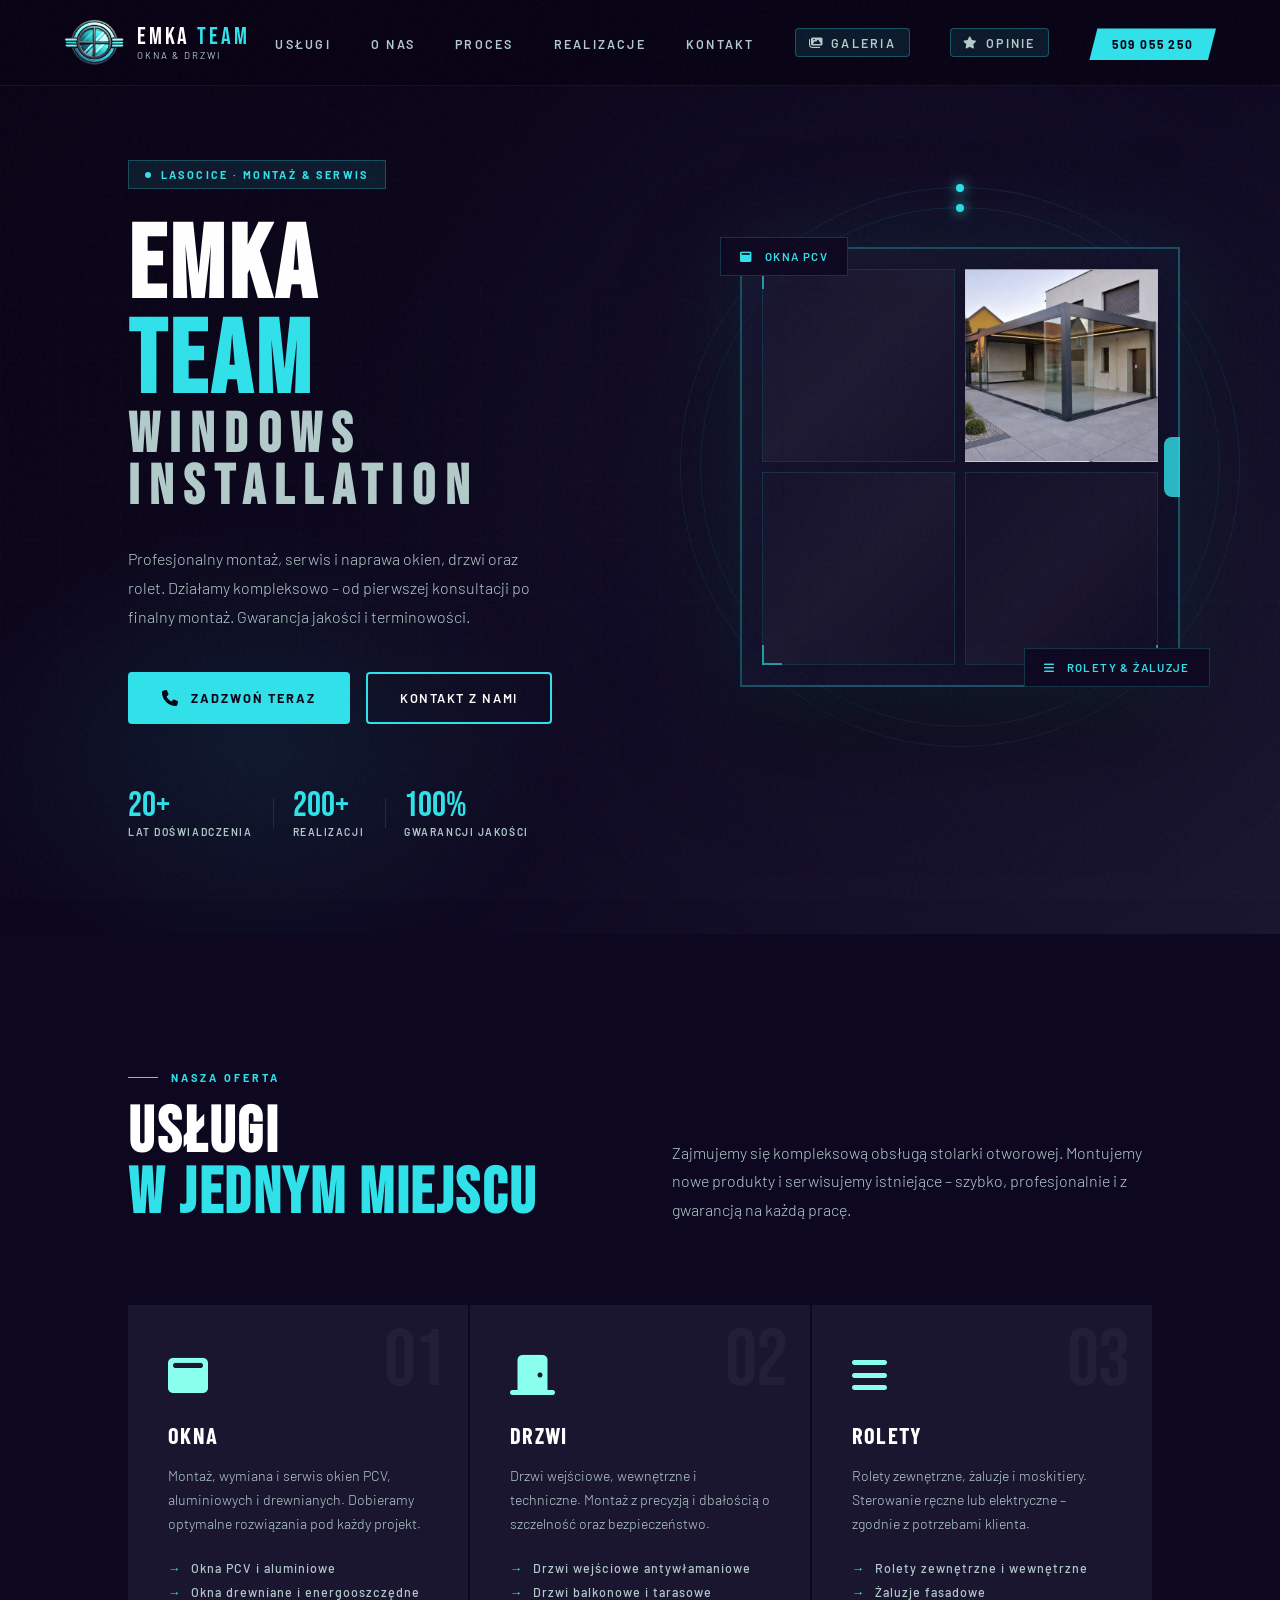
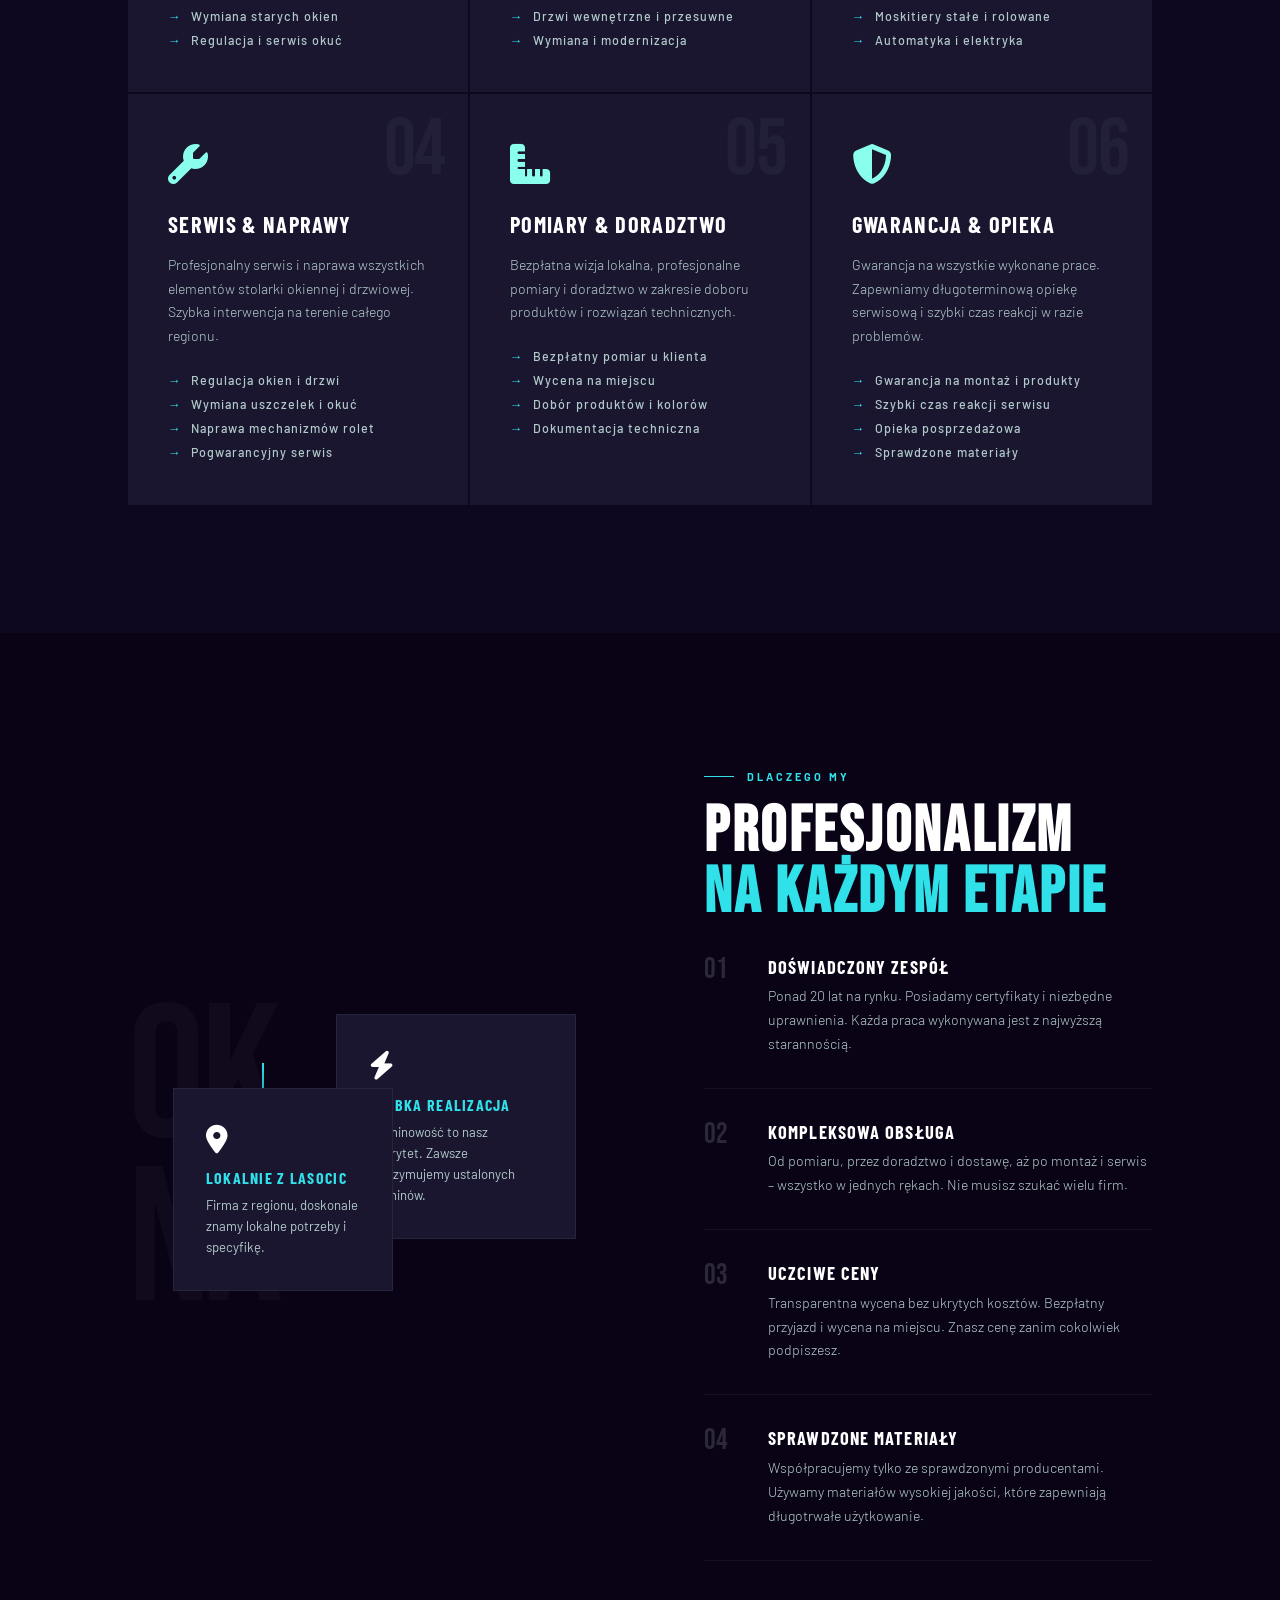
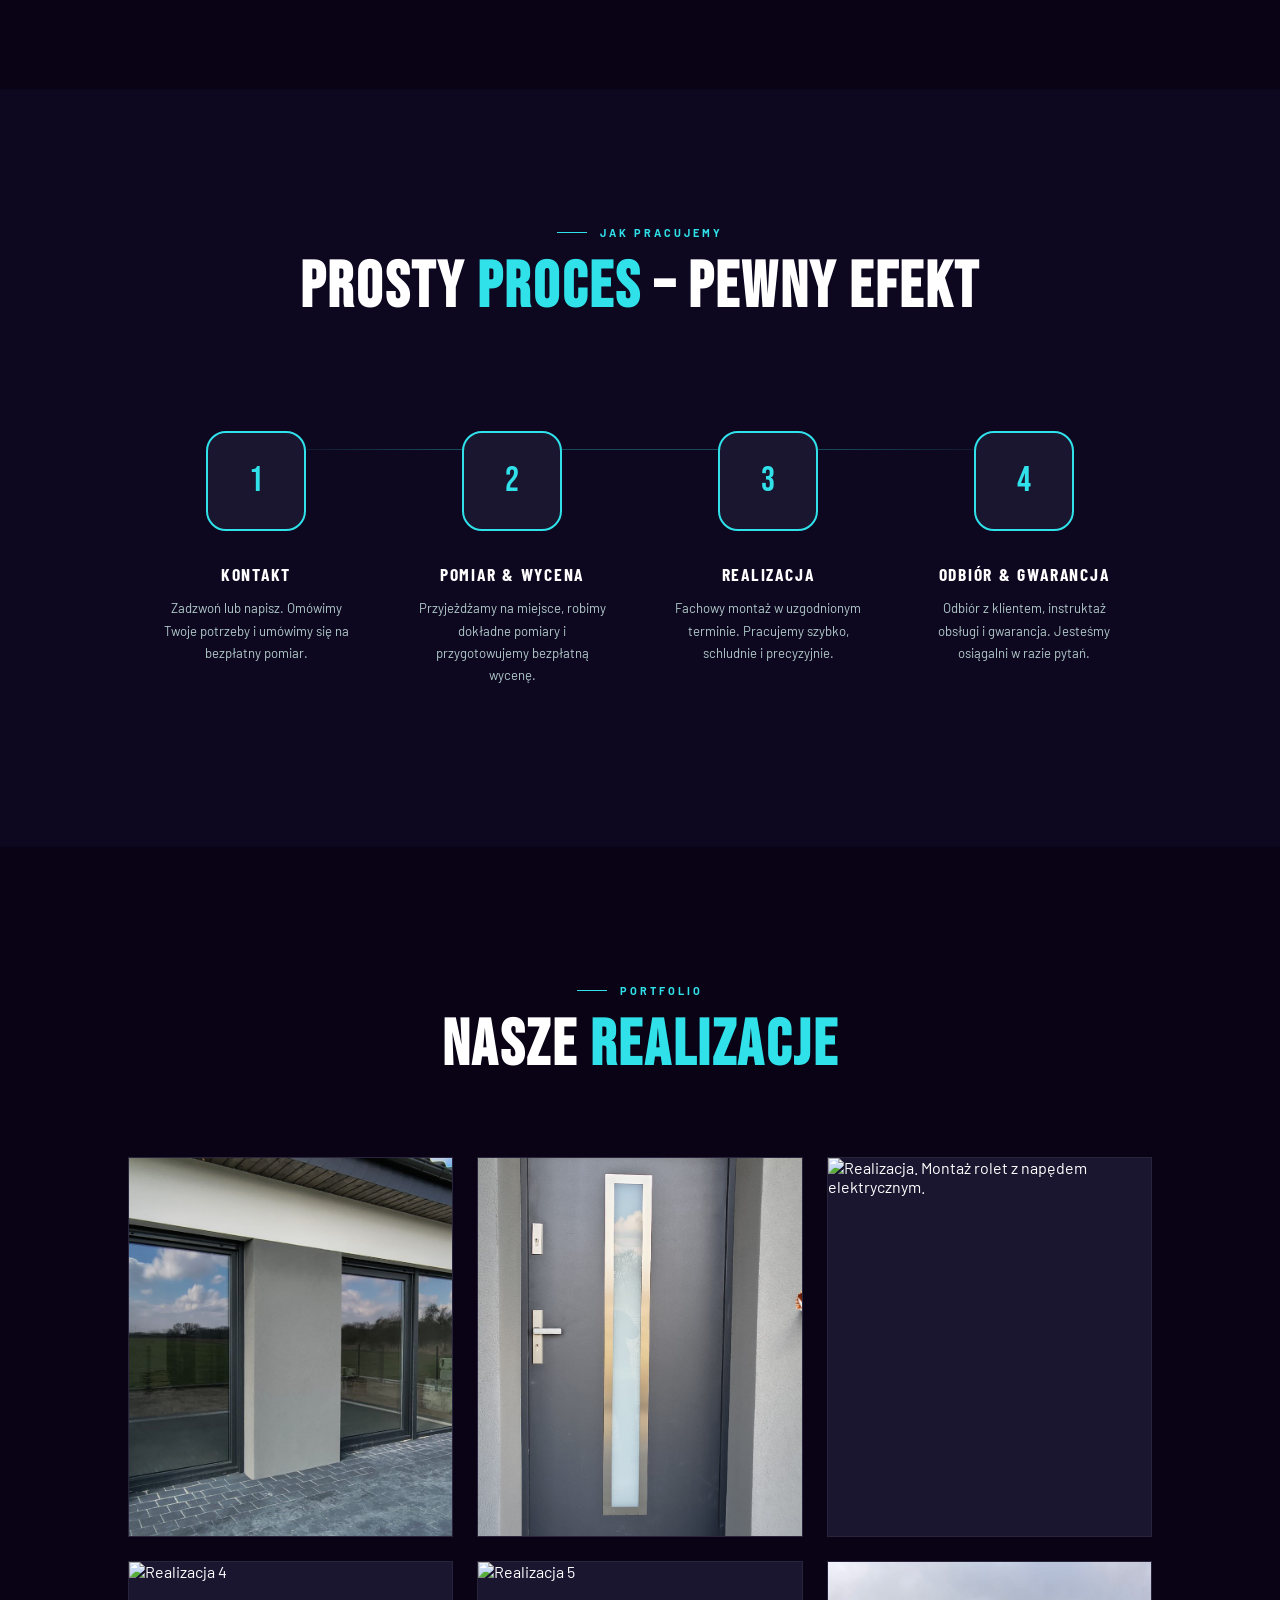
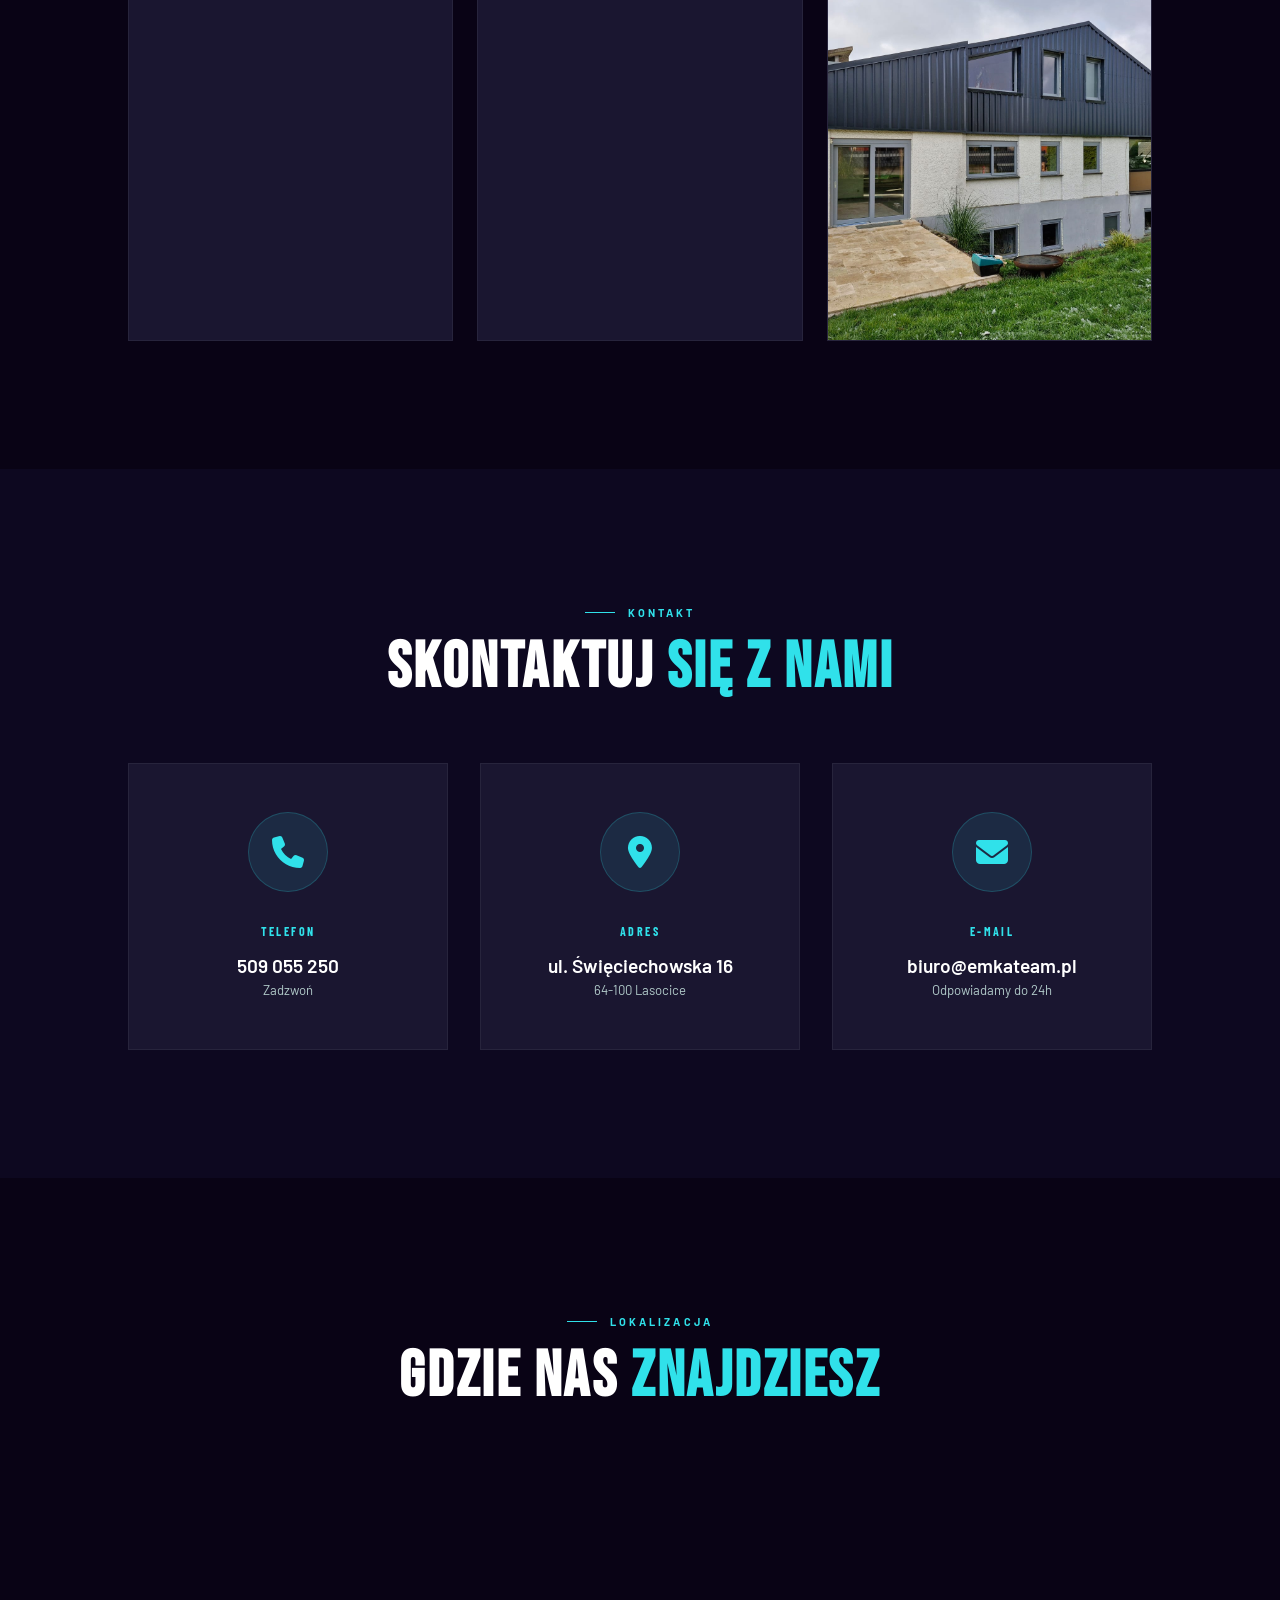
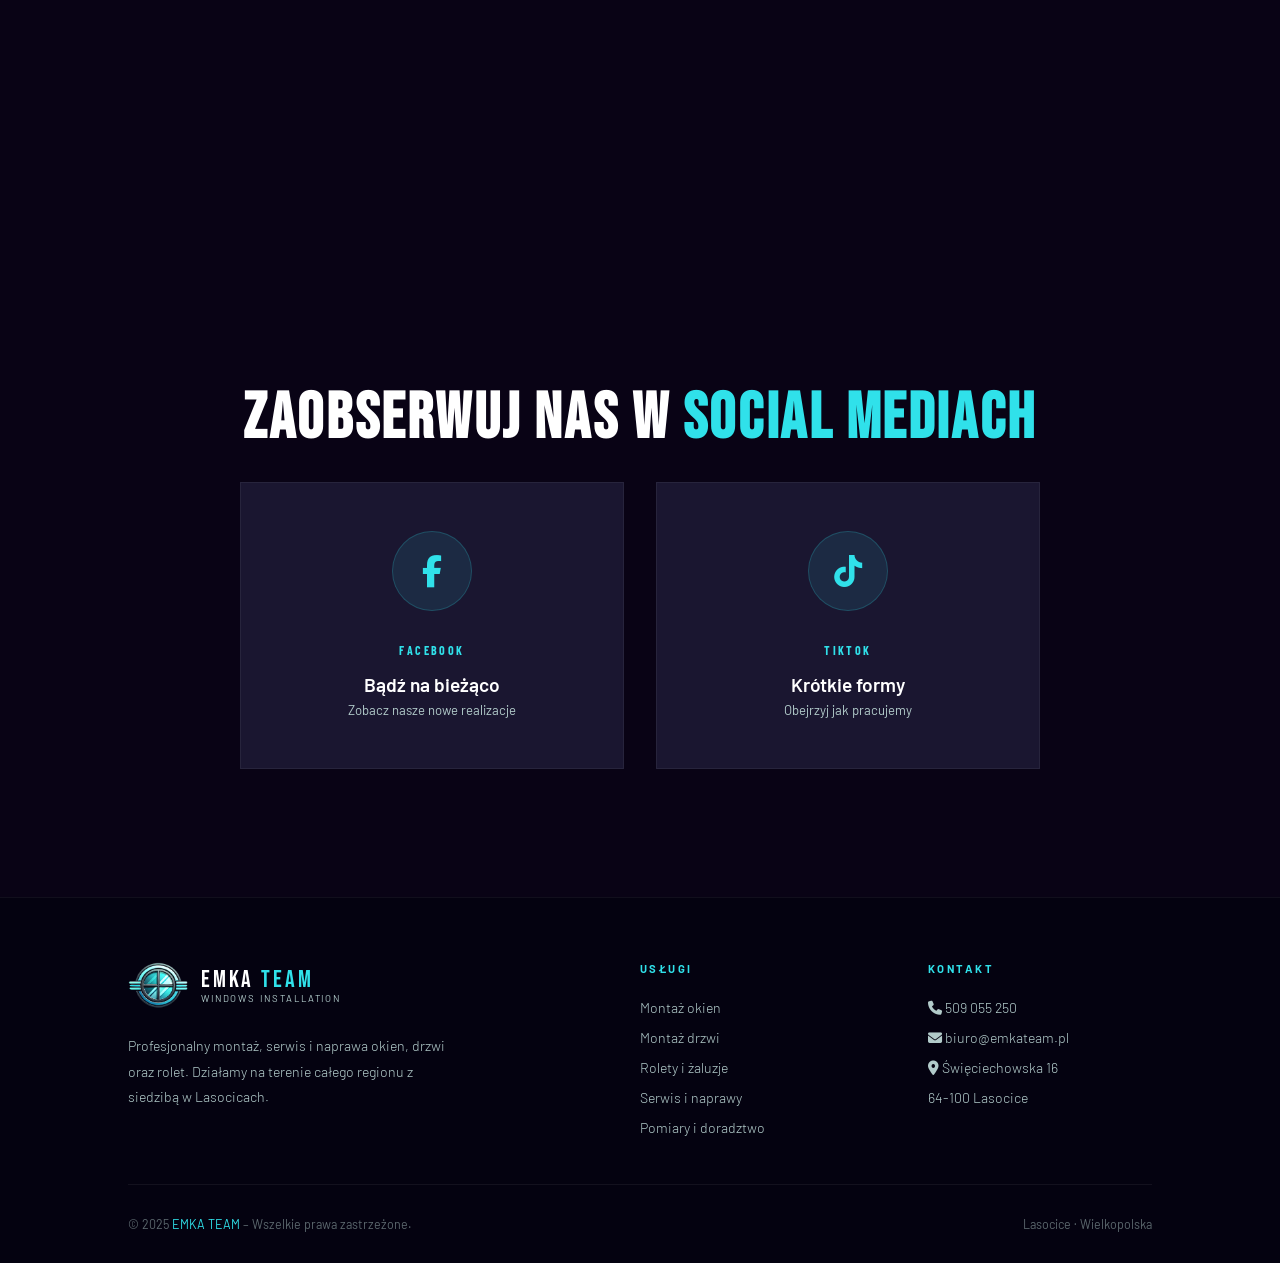
==== index.html @ 09adad62 "Update index.html" ====
<!DOCTYPE html>
<html lang="pl">
<head>
  <meta charset="UTF-8" />
  <link rel="icon" type="image/x-icon" href="logo.ico">
  <meta name="description" content="EMKA TEAM – Profesjonalna sprzedaż i montaż okien, drzwi, rolet i bram. Oferujemy najlepsze produkty z fachową instalacją. Sprawdź naszą ofertę!">
  <meta name="viewport" content="width=device-width, initial-scale=1.0"/>
  <title>EMKA TEAM – Sprzedaż i Montaż Okien, Drzwi, Bram i Rolet | Lasocice</title>
  <link rel="preconnect" href="https://fonts.googleapis.com" />
  <link rel="preconnect" href="https://fonts.gstatic.com" crossorigin />
  <link href="https://fonts.googleapis.com/css2?family=Bebas+Neue&family=Barlow:wght@300;400;500;600;700&family=Barlow+Condensed:wght@400;600;700;800&display=swap" rel="stylesheet" />
  <link rel="stylesheet" href="https://cdnjs.cloudflare.com/ajax/libs/font-awesome/6.5.1/css/all.min.css" />
  <link rel="stylesheet" href="style.css" />
  <style>
    .contact-card:hover .contact-icon i {
      color: var(--navy) !important;
    }
  </style>
</head>
<body>

<!-- Back To Top -->
<a href="#top" class="back-top" id="backTop">↑</a>

<!-- Phone Float -->
<a href="tel:509055250" class="phone-float" id="phoneFloat">
  <span class="pf-icon"><i class="fas fa-phone"></i></span>
  <span class="pf-text">
    <span class="pf-label">Zadzwoń</span>
    <span class="pf-num">509 055 250</span>
  </span>
</a>

<!-- NAV -->
<nav id="navbar">
  <a href="#top" class="nav-logo">
    <div class="nav-logo-icon">
      <img src="ema.png" alt="Emka Team Logo" class="logo-img">
    </div>
    <div>
      <div class="nav-logo-text">EMKA <span>TEAM</span></div>
      <div class="nav-logo-sub">Okna & Drzwi</div>
    </div>
  </a>
  <ul class="nav-links">
    <li class="desktop-only"><a href="#uslugi">Usługi</a></li>
    <li class="desktop-only"><a href="#dlaczego">O Nas</a></li>
    <li class="desktop-only"><a href="#proces">Proces</a></li>
    <li class="desktop-only"><a href="#realizacje">Realizacje</a></li>
    <li class="desktop-only"><a href="#kontakt">Kontakt</a></li>
    <li><a href="galeria.html" class="nav-subpage"><i class="fas fa-images"></i> Galeria</a></li>
    <li><a href="opinie.html" class="nav-subpage"><i class="fas fa-star"></i> Opinie</a></li>
    <li class="desktop-only"><a href="tel:509055250" class="nav-cta">509 055 250</a></li>
  </ul>
</nav>

<!-- HERO -->
<section class="hero" id="top">
  <div class="hero-bg"></div>
  <div class="hero-grid"></div>

  <div class="hero-left">
    <div class="hero-badge">Lasocice · Montaż & Serwis</div>
    <h1 class="hero-h1">
      <span class="line1">EMKA</span>
      <span class="line2">TEAM</span>
      <span class="line3">Windows Installation</span>
    </h1>
    <p class="hero-desc">
      Profesjonalny montaż, serwis i naprawa okien, drzwi oraz rolet.
      Działamy kompleksowo – od pierwszej konsultacji po finalny montaż.
      Gwarancja jakości i terminowości.
    </p>
    <div class="hero-actions">
      <a href="tel:509055250" class="btn-primary">
        <i class="fas fa-phone"></i>
        Zadzwoń teraz
      </a>
      <a href="#kontakt" class="btn-secondary">
        Kontakt z nami
      </a>
    </div>
    <div class="hero-stats">
      <div class="stat">
        <div class="stat-num">20+</div>
        <div class="stat-label">Lat doświadczenia</div>
      </div>
      <div class="stat">
        <div class="stat-num">200+</div>
        <div class="stat-label">Realizacji</div>
      </div>
      <div class="stat">
        <div class="stat-num">100%</div>
        <div class="stat-label">Gwarancji jakości</div>
      </div>
    </div>
  </div>

  <div class="hero-right">
    <div class="hero-visual">
      <div class="hero-ring hero-ring-1"></div>
      <div class="hero-ring hero-ring-2"></div>

      <div class="window-graphic">
        <div class="window-corner wc-tl"></div>
        <div class="window-corner wc-tr"></div>
        <div class="window-corner wc-bl"></div>
        <div class="window-corner wc-br"></div>
        <div class="window-inner">
          <div class="window-pane" data-img="zdjecie1-large.jpg"></div>
          <div class="window-pane" data-img="zdjecie2-large.jpg"></div>
          <div class="window-pane" data-img="zdjecie3-large.jpg"></div>
          <div class="window-pane" data-img="zdjecie4-large.jpg"></div>
        </div>
        <div class="window-handle"></div>
      </div>

      <div class="float-tag float-tag-1"><i class="fas fa-window-maximize"></i> Okna PCV</div>
      <div class="float-tag float-tag-2"><i class="fas fa-bars"></i> Rolety & Żaluzje</div>
    </div>
  </div>
</section>

<!-- SERVICES -->
<section class="services" id="uslugi">
  <div class="services-header reveal">
    <div>
      <div class="section-label">Nasza Oferta</div>
      <h2 class="section-title">Usługi<br><span>w jednym miejscu</span></h2>
    </div>
    <p class="services-desc">
      Zajmujemy się kompleksową obsługą stolarki otworowej.
      Montujemy nowe produkty i serwisujemy istniejące –
      szybko, profesjonalnie i z gwarancją na każdą pracę.
    </p>
  </div>

  <div class="services-grid">
    <div class="service-card reveal">
      <div class="service-num">01</div>
      <span class="service-icon"><i class="fas fa-window-maximize"></i></span>
      <div class="service-name">Okna</div>
      <p class="service-text">Montaż, wymiana i serwis okien PCV, aluminiowych i drewnianych. Dobieramy optymalne rozwiązania pod każdy projekt.</p>
      <ul class="service-features">
        <li>Okna PCV i aluminiowe</li>
        <li>Okna drewniane i energooszczędne</li>
        <li>Wymiana starych okien</li>
        <li>Regulacja i serwis okuć</li>
      </ul>
    </div>

    <div class="service-card reveal" style="transition-delay:0.1s">
      <div class="service-num">02</div>
      <span class="service-icon"><i class="fas fa-door-closed"></i></span>
      <div class="service-name">Drzwi</div>
      <p class="service-text">Drzwi wejściowe, wewnętrzne i techniczne. Montaż z precyzją i dbałością o szczelność oraz bezpieczeństwo.</p>
      <ul class="service-features">
        <li>Drzwi wejściowe antywłamaniowe</li>
        <li>Drzwi balkonowe i tarasowe</li>
        <li>Drzwi wewnętrzne i przesuwne</li>
        <li>Wymiana i modernizacja</li>
      </ul>
    </div>

    <div class="service-card reveal" style="transition-delay:0.2s">
      <div class="service-num">03</div>
      <span class="service-icon"><i class="fas fa-bars"></i></span>
      <div class="service-name">Rolety</div>
      <p class="service-text">Rolety zewnętrzne, żaluzje i moskitiery. Sterowanie ręczne lub elektryczne – zgodnie z potrzebami klienta.</p>
      <ul class="service-features">
        <li>Rolety zewnętrzne i wewnętrzne</li>
        <li>Żaluzje fasadowe</li>
        <li>Moskitiery stałe i rolowane</li>
        <li>Automatyka i elektryka</li>
      </ul>
    </div>

    <div class="service-card reveal" style="transition-delay:0.3s">
      <div class="service-num">04</div>
      <span class="service-icon"><i class="fas fa-wrench"></i></span>
      <div class="service-name">Serwis & Naprawy</div>
      <p class="service-text">Profesjonalny serwis i naprawa wszystkich elementów stolarki okiennej i drzwiowej. Szybka interwencja na terenie całego regionu.</p>
      <ul class="service-features">
        <li>Regulacja okien i drzwi</li>
        <li>Wymiana uszczelek i okuć</li>
        <li>Naprawa mechanizmów rolet</li>
        <li>Pogwarancyjny serwis</li>
      </ul>
    </div>

    <div class="service-card reveal" style="transition-delay:0.4s">
      <div class="service-num">05</div>
      <span class="service-icon"><i class="fas fa-ruler-combined"></i></span>
      <div class="service-name">Pomiary & Doradztwo</div>
      <p class="service-text">Bezpłatna wizja lokalna, profesjonalne pomiary i doradztwo w zakresie doboru produktów i rozwiązań technicznych.</p>
      <ul class="service-features">
        <li>Bezpłatny pomiar u klienta</li>
        <li>Wycena na miejscu</li>
        <li>Dobór produktów i kolorów</li>
        <li>Dokumentacja techniczna</li>
      </ul>
    </div>

    <div class="service-card reveal" style="transition-delay:0.5s">
      <div class="service-num">06</div>
      <span class="service-icon"><i class="fas fa-shield-alt"></i></span>
      <div class="service-name">Gwarancja & Opieka</div>
      <p class="service-text">Gwarancja na wszystkie wykonane prace. Zapewniamy długoterminową opiekę serwisową i szybki czas reakcji w razie problemów.</p>
      <ul class="service-features">
        <li>Gwarancja na montaż i produkty</li>
        <li>Szybki czas reakcji serwisu</li>
        <li>Opieka posprzedażowa</li>
        <li>Sprawdzone materiały</li>
      </ul>
    </div>
  </div>
</section>

<!-- WHY US -->
<section class="whyus" id="dlaczego">
  <div class="whyus-visual">
    <div class="whyus-big-text">OK<br>NA</div>
    <div class="whyus-line"></div>
    <div class="whyus-card whyus-card-1">
      <div class="whyus-card-icon"><i class="fas fa-bolt"></i></div>
      <div class="whyus-card-title">Szybka realizacja</div>
      <div class="whyus-card-text">Terminowość to nasz priorytet. Zawsze dotrzymujemy ustalonych terminów.</div>
    </div>
    <div class="whyus-card whyus-card-2">
      <div class="whyus-card-icon"><i class="fas fa-map-marker-alt"></i></div>
      <div class="whyus-card-title">Lokalnie z Lasocic</div>
      <div class="whyus-card-text">Firma z regionu, doskonale znamy lokalne potrzeby i specyfikę.</div>
    </div>
  </div>

  <div>
    <div class="section-label reveal">Dlaczego My</div>
    <h2 class="section-title reveal">Profesjonalizm<br><span>na każdym etapie</span></h2>
    <div class="reasons">
      <div class="reason reveal">
        <div class="reason-num">01</div>
        <div class="reason-content">
          <div class="reason-title">Doświadczony zespół</div>
          <p class="reason-text">Ponad 20 lat na rynku. Posiadamy certyfikaty i niezbędne uprawnienia. Każda praca wykonywana jest z najwyższą starannością.</p>
        </div>
      </div>
      <div class="reason reveal">
        <div class="reason-num">02</div>
        <div class="reason-content">
          <div class="reason-title">Kompleksowa obsługa</div>
          <p class="reason-text">Od pomiaru, przez doradztwo i dostawę, aż po montaż i serwis – wszystko w jednych rękach. Nie musisz szukać wielu firm.</p>
        </div>
      </div>
      <div class="reason reveal">
        <div class="reason-num">03</div>
        <div class="reason-content">
          <div class="reason-title">Uczciwe ceny</div>
          <p class="reason-text">Transparentna wycena bez ukrytych kosztów. Bezpłatny przyjazd i wycena na miejscu. Znasz cenę zanim cokolwiek podpiszesz.</p>
        </div>
      </div>
      <div class="reason reveal">
        <div class="reason-num">04</div>
        <div class="reason-content">
          <div class="reason-title">Sprawdzone materiały</div>
          <p class="reason-text">Współpracujemy tylko ze sprawdzonymi producentami. Używamy materiałów wysokiej jakości, które zapewniają długotrwałe użytkowanie.</p>
        </div>
      </div>
    </div>
  </div>
</section>

<!-- PROCES -->
<section class="process" id="proces">
  <div class="process-header reveal">
    <div class="section-label">Jak pracujemy</div>
    <h2 class="section-title">Prosty <span>proces</span> – pewny efekt</h2>
  </div>
  <div class="process-grid">
    <div class="process-step reveal">
      <div class="process-step-num"><span>1</span></div>
      <div class="process-step-title">Kontakt</div>
      <p class="process-step-text">Zadzwoń lub napisz. Omówimy Twoje potrzeby i umówimy się na bezpłatny pomiar.</p>
    </div>
    <div class="process-step reveal" style="transition-delay:0.1s">
      <div class="process-step-num"><span>2</span></div>
      <div class="process-step-title">Pomiar & Wycena</div>
      <p class="process-step-text">Przyjeżdżamy na miejsce, robimy dokładne pomiary i przygotowujemy bezpłatną wycenę.</p>
    </div>
    <div class="process-step reveal" style="transition-delay:0.2s">
      <div class="process-step-num"><span>3</span></div>
      <div class="process-step-title">Realizacja</div>
      <p class="process-step-text">Fachowy montaż w uzgodnionym terminie. Pracujemy szybko, schludnie i precyzyjnie.</p>
    </div>
    <div class="process-step reveal" style="transition-delay:0.3s">
      <div class="process-step-num"><span>4</span></div>
      <div class="process-step-title">Odbiór & Gwarancja</div>
      <p class="process-step-text">Odbiór z klientem, instruktaż obsługi i gwarancja. Jesteśmy osiągalni w razie pytań.</p>
    </div>
  </div>
</section>

<!-- REALIZACJE -->
<section class="realizacje" id="realizacje">
  <div class="realizacje-header reveal">
    <div class="section-label">Portfolio</div>
    <h2 class="section-title">Nasze <span>realizacje</span></h2>
  </div>
  <div class="realizacje-grid">
    <div class="realizacja-card reveal" data-img="realizacja1-large.jpg">
      <img src="realizacja1.jpg" alt="Realizacja. Montaż okien PCV dla domu jednorodzinnego." class="realizacja-img">
      <div class="realizacja-overlay">
        <div class="realizacja-title">Montaż okien PCV</div>
        <div class="realizacja-desc">Dom jednorodzinny – kompleksowa wymiana wszystkich okien</div>
      </div>
    </div>
    
    <div class="realizacja-card reveal" style="transition-delay:0.1s" data-img="realizacja2-large.jpg">
      <img src="realizacja2.jpg" alt="Realizacja. Montaż Drzwi wejściowych w domu jednorodzinnym." class="realizacja-img">
      <div class="realizacja-overlay">
        <div class="realizacja-title">Drzwi wejściowe</div>
        <div class="realizacja-desc">Montaż drzwi antywłamaniowych z systemem multipoint</div>
      </div>
    </div>
    
    <div class="realizacja-card reveal" style="transition-delay:0.2s" data-img="realizacja3-large.jpg">
      <img src="realizacja3.jpg" alt="Realizacja. Montaż rolet z napędem elektrycznym." class="realizacja-img">
      <div class="realizacja-overlay">
        <div class="realizacja-title">Rolety zewnętrzne</div>
        <div class="realizacja-desc">Instalacja rolet z napędem elektrycznym i sterowaniem</div>
      </div>
    </div>
    
    <div class="realizacja-card reveal" style="transition-delay:0.3s" data-img="realizacja4-large.jpg">
      <img src="realizacja4.jpg" alt="Realizacja 4" class="realizacja-img">
      <div class="realizacja-overlay">
        <div class="realizacja-title">Okna aluminiowe</div>
        <div class="realizacja-desc">Renowacja i wymiana zabytkowych okien drewnianych</div>
      </div>
    </div>
    
    <div class="realizacja-card reveal" style="transition-delay:0.4s" data-img="realizacja5-large.jpg">
      <img src="realizacja5.jpg" alt="Realizacja 5" class="realizacja-img">
      <div class="realizacja-overlay">
        <div class="realizacja-title">Drzwi balkonowe</div>
        <div class="realizacja-desc">Drzwi tarasowe HST z podnoszonym skrzydłem</div>
      </div>
    </div>
    
    <div class="realizacja-card reveal" style="transition-delay:0.5s" data-img="realizacja6-large.jpg">
      <img src="realizacja6.jpg" alt="Realizacja 6" class="realizacja-img">
      <div class="realizacja-overlay">
        <div class="realizacja-title">Kompleksowy projekt</div>
        <div class="realizacja-desc">Okna, drzwi i rolety – pełna modernizacja budynku</div>
      </div>
    </div>
  </div>
</section>

<!-- CONTACT -->
<section class="contact" id="kontakt">
  <div class="contact-header reveal">
    <div class="section-label">Kontakt</div>
    <h2 class="section-title">Skontaktuj <span>się z nami</span></h2>
  </div>
  
  <div class="contact-grid">
    <a href="tel:509055250" class="contact-card reveal" style="text-decoration: none; display: block;">
      <div class="contact-icon"><i class="fas fa-phone"></i></div>
      <div class="contact-title">Telefon</div>
      <div class="contact-value" style="color: var(--white);">509 055 250</div>
      <div class="contact-sub">Zadzwoń</div>
    </a>
    
    <a href="https://www.google.com/maps/search/?api=1&query=EMKA+TEAM+Święciechowska+16+Lasocice" target="_blank" class="contact-card reveal" style="text-decoration: none; display: block; transition-delay:0.1s">
  <div class="contact-icon"><i class="fas fa-map-marker-alt"></i></div>
  <div class="contact-title">Adres</div>
  <div class="contact-value" style="color: var(--white);">ul. Święciechowska 16</div>
  <div class="contact-sub">64-100 Lasocice</div>
</a>
    
    <a href="mailto:biuro@emkateam.pl" class="contact-card reveal" style="text-decoration: none; display: block; transition-delay:0.2s">
      <div class="contact-icon"><i class="fas fa-envelope"></i></div>
      <div class="contact-title">E-mail</div>
      <div class="contact-value" style="color: var(--white);">biuro@emkateam.pl</div>
      <div class="contact-sub">Odpowiadamy do 24h</div>
    </a>
  </div>
</section>

<div class="map-section">
  <div class="map-header reveal">
    <div class="section-label">Lokalizacja</div>
    <h2 class="section-title">Gdzie nas <span>znajdziesz</span></h2>
  </div>
  <iframe 
    src="https://www.google.com/maps/embed?pb=!1m18!1m12!1m3!1d2465.890290111362!2d16.48352377638714!3d51.82643457188763!2m3!1f0!2f0!3f0!3m2!1i1024!2i768!4f13.1!3m3!1m2!1s0x470597128ceaf645%3A0x67001c6bcf80b9a7!2sEMKA%20TEAM%20WINDOWS%20INSTALLATION!5e0!3m2!1spl!2spl!4v1774806677164!5m2!1spl!2spl0" 
    class="map-embed reveal" 
    style="border:0; width:100%; height:450px;" 
    allowfullscreen="" 
    loading="lazy" 
    referrerpolicy="no-referrer-when-downgrade">
  </iframe>
  <div class="social-section" style="margin-top: 4rem; padding: 0 1rem;">
  <div class="map-header reveal" style="margin-bottom: 2rem; text-align: center;">
    <h2 class="section-title">Zaobserwuj nas w <span>social mediach</span></h2>
  </div>
    
    <div class="contact-grid social-grid">
      <a href="https://www.facebook.com/profile.php?id=61574498845673" target="_blank" class="contact-card reveal" style="text-decoration: none; display: block;">
        <div class="contact-icon"><i class="fab fa-facebook-f"></i></div>
        <div class="contact-title">Facebook</div>
        <div class="contact-value" style="color: var(--white);">Bądź na bieżąco</div>
        <div class="contact-sub">Zobacz nasze nowe realizacje</div>
      </a>
      
      <a href="https://www.tiktok.com/@emkateam" target="_blank" class="contact-card reveal" style="text-decoration: none; display: block; transition-delay:0.1s">
        <div class="contact-icon"><i class="fab fa-tiktok"></i></div>
        <div class="contact-title">TikTok</div>
        <div class="contact-value" style="color: var(--white);">Krótkie formy</div>
        <div class="contact-sub">Obejrzyj jak pracujemy</div>
      </a>
    </div>
  </div>
</div>

<!-- FOOTER -->
<footer>
  <div class="footer-top">
    <div class="footer-brand">
      <a href="#top" class="footer-logo">
        <div class="nav-logo-icon">
          <img src="ema.png" alt="Emka Team Logo" class="logo-img">
        </div>
        <div>
          <div class="nav-logo-text">EMKA <span>TEAM</span></div>
          <div class="nav-logo-sub">Windows Installation</div>
        </div>
      </a>
      <p class="footer-desc">Profesjonalny montaż, serwis i naprawa okien, drzwi oraz rolet. Działamy na terenie całego regionu z siedzibą w Lasocicach.</p>
    </div>
    <div>
      <div class="footer-col-title">Usługi</div>
      <ul class="footer-links">
        <li><a href="#uslugi">Montaż okien</a></li>
        <li><a href="#uslugi">Montaż drzwi</a></li>
        <li><a href="#uslugi">Rolety i żaluzje</a></li>
        <li><a href="#uslugi">Serwis i naprawy</a></li>
        <li><a href="#uslugi">Pomiary i doradztwo</a></li>
      </ul>
    </div>
    <div>
      <div class="footer-col-title">Kontakt</div>
      <ul class="footer-links">
        <li><a href="tel:509055250"><i class="fas fa-phone"></i> 509 055 250</a></li>
        <li><a href="mailto:biuro@emkateam.pl"><i class="fas fa-envelope"></i> biuro@emkateam.pl</a></li>
        <li><a href="#kontakt"><i class="fas fa-map-marker-alt"></i> Święciechowska 16</a></li>
        <li><a href="#kontakt">64-100 Lasocice</a></li>
      </ul>
    </div>
  </div>
  <div class="footer-bottom">
    <div class="footer-copy">© 2025 <span class="footer-accent">EMKA TEAM</span> – Wszelkie prawa zastrzeżone.</div>
    <div class="footer-copy">Lasocice · Wielkopolska</div>
  </div>
</footer>

<!-- LIGHTBOX MODAL -->
<div class="lightbox" id="lightbox">
  <button class="lightbox-close" id="lightboxClose">&times;</button>
  <button class="lightbox-prev" id="lightboxPrev"><i class="fas fa-chevron-left"></i></button>
  <button class="lightbox-next" id="lightboxNext"><i class="fas fa-chevron-right"></i></button>
  <div class="lightbox-content">
    <img src="" alt="" id="lightboxImg">
  </div>
  <div class="lightbox-info" id="lightboxInfo">
    <div class="lightbox-title"></div>
    <div class="lightbox-desc"></div>
  </div>
</div>

<script>
  // Navbar scroll
  const nav = document.getElementById('navbar');
  const phoneFloat = document.getElementById('phoneFloat');
  window.addEventListener('scroll', () => {
    nav.classList.toggle('scrolled', window.scrollY > 60);
    document.getElementById('backTop').classList.toggle('visible', window.scrollY > 400);
    
    // Pokaż floating phone gdy hero-actions wyjdzie z widoku
    const heroActions = document.querySelector('.hero-actions');
    if (heroActions) {
      const rect = heroActions.getBoundingClientRect();
      phoneFloat.classList.toggle('visible', rect.bottom < 0);
    }
  });

  // Scroll reveal
  const observer = new IntersectionObserver(entries => {
    entries.forEach(e => {
      if (e.isIntersecting) e.target.classList.add('visible');
    });
  }, { threshold: 0.12 });
  document.querySelectorAll('.reveal').forEach(el => observer.observe(el));

  // Active nav highlight
  const sections = document.querySelectorAll('section[id], div[id]');
  const navLinks = document.querySelectorAll('.nav-links a');
  const io = new IntersectionObserver(entries => {
    entries.forEach(e => {
      if (e.isIntersecting) {
        navLinks.forEach(a => {
          a.style.color = '';
          if (a.getAttribute('href') === '#' + e.target.id) a.style.color = 'var(--accent)';
        });
      }
    });
  }, { threshold: 0.4 });
  sections.forEach(s => io.observe(s));

 // Smooth scroll dla Back to Top
  const backTopBtn = document.getElementById('backTop');
  backTopBtn.addEventListener('click', (e) => {
    e.preventDefault();
    window.scrollTo({
      top: 0,
      behavior: 'smooth'
    });
  });

  // LIGHTBOX
  const lightbox = document.getElementById('lightbox');
  const lightboxImg = document.getElementById('lightboxImg');
  const lightboxClose = document.getElementById('lightboxClose');
  const lightboxPrev = document.getElementById('lightboxPrev');
  const lightboxNext = document.getElementById('lightboxNext');
  const lightboxInfo = document.getElementById('lightboxInfo');
  
  let currentImages = [];
  let currentIndex = 0;
  let isAnimating = false;

  function updateLightboxInfo(card) {
    const title = card.querySelector('.realizacja-title')?.textContent || '';
    const desc = card.querySelector('.realizacja-desc')?.textContent || '';
    
    lightboxInfo.querySelector('.lightbox-title').textContent = title;
    lightboxInfo.querySelector('.lightbox-desc').textContent = desc;
  }

  function showImage(index, direction = 'none') {
    if (isAnimating || index < 0 || index >= currentImages.length) return;
    
    isAnimating = true;
    currentIndex = index;
    
    const imgData = currentImages[index];
    const newImg = new Image();
    newImg.src = imgData.src;
    
    newImg.onload = () => {
      if (direction === 'next') {
        lightboxImg.style.animation = 'slideOutLeft 0.4s ease-out';
        setTimeout(() => {
          lightboxImg.src = imgData.src;
          lightboxImg.style.animation = 'slideInRight 0.4s ease-out';
          updateLightboxInfo(imgData.card);
          setTimeout(() => {
            lightboxImg.style.animation = '';
            isAnimating = false;
          }, 400);
        }, 400);
      } else if (direction === 'prev') {
        lightboxImg.style.animation = 'slideOutRight 0.4s ease-out';
        setTimeout(() => {
          lightboxImg.src = imgData.src;
          lightboxImg.style.animation = 'slideInLeft 0.4s ease-out';
          updateLightboxInfo(imgData.card);
          setTimeout(() => {
            lightboxImg.style.animation = '';
            isAnimating = false;
          }, 400);
        }, 400);
      } else {
        lightboxImg.src = imgData.src;
        updateLightboxInfo(imgData.card);
        isAnimating = false;
      }
    };
  }

  // Otwórz lightbox dla realizacji (ZE STRZAŁKAMI)
  // Otwórz lightbox dla realizacji (ZE STRZAŁKAMI I OPISEM)
  document.querySelectorAll('.realizacja-card').forEach((card, index) => {
    card.addEventListener('click', () => {
      const allCards = document.querySelectorAll('.realizacja-card');
      currentImages = Array.from(allCards).map(c => ({
        src: c.getAttribute('data-img'),
        card: c
      }));
      currentIndex = index;
      
      lightboxImg.src = currentImages[currentIndex].src;
      updateLightboxInfo(card);
      lightbox.classList.add('active', 'has-info');
      lightboxPrev.style.display = 'flex';
      lightboxNext.style.display = 'flex';
      document.body.style.overflow = 'hidden';
    });
  });

  // Otwórz lightbox dla window-pane (BEZ STRZAŁEK I OPISÓW - WYCENTROWANE)
  document.querySelectorAll('.window-pane').forEach((pane) => {
    pane.addEventListener('click', () => {
      const imgSrc = pane.getAttribute('data-img');
      lightboxImg.src = imgSrc;
      lightbox.classList.remove('has-info');
      lightbox.classList.add('active');
      lightboxPrev.style.display = 'none';
      lightboxNext.style.display = 'none';
      document.body.style.overflow = 'hidden';
    });
  });

  // Nawigacja lightbox
  lightboxPrev.addEventListener('click', () => {
    if (currentIndex > 0) {
      showImage(currentIndex - 1, 'prev');
    }
  });

  lightboxNext.addEventListener('click', () => {
    if (currentIndex < currentImages.length - 1) {
      showImage(currentIndex + 1, 'next');
    }
  });

  // Klawisze strzałek
  document.addEventListener('keydown', (e) => {
    if (!lightbox.classList.contains('active')) return;
    
    if (e.key === 'ArrowLeft') {
      lightboxPrev.click();
    } else if (e.key === 'ArrowRight') {
      lightboxNext.click();
    } else if (e.key === 'Escape') {
      lightbox.classList.remove('active', 'has-info');
      document.body.style.overflow = '';
    }
  });

  // Zamknij lightbox
  lightboxClose.addEventListener('click', () => {
    lightbox.classList.remove('active', 'has-info');
    document.body.style.overflow = '';
  });

  lightbox.addEventListener('click', (e) => {
    if (e.target === lightbox) {
      lightbox.classList.remove('active', 'has-info');
      document.body.style.overflow = '';
    }
  });
</script>
</body>
</html>
---- style.css ----
*, *::before, *::after { margin: 0; padding: 0; box-sizing: border-box; }

:root {
  --navy: #090315;
  --navy2: #0d0820;
  --steel: #1a1630;
  --accent: #30E1EA;
  --accent2: #73EFED;
  --accent-dark: #128CB6;
  --silver: #B2CBCA;
  --light: #8AFFED;
  --white: #FFFFFF;
  --charcoal: #414C54;
  --glass: rgba(255,255,255,0.05);
  --glow: rgba(48, 225, 234, 0.25);
}

html { scroll-behavior: smooth; }

body {
  font-family: 'Barlow', sans-serif;
  background: var(--navy);
  color: var(--white);
  overflow-x: hidden;
}

/* SCROLLBAR */
::-webkit-scrollbar { width: 4px; }
::-webkit-scrollbar-track { background: var(--navy); }
::-webkit-scrollbar-thumb { background: var(--accent); border-radius: 4px; }

/* NAV */
nav {
  position: fixed; top: 0; left: 0; right: 0; z-index: 100;
  display: flex; align-items: center; justify-content: space-between;
  padding: 1.2rem 4rem;
  background: rgba(9, 3, 21, 0.85);
  backdrop-filter: blur(18px);
  border-bottom: 1px solid rgba(255,255,255,0.06);
  transition: all 0.4s ease;
}
nav.scrolled {
  padding: 0.8rem 4rem;
  background: rgba(9, 3, 21, 0.97);
}
.nav-logo {
  display: flex; align-items: center; gap: 0.8rem;
  text-decoration: none;
}
.nav-logo-icon {
  width: 60px; 
  height: auto;
  display: flex;
  align-items: center;
  justify-content: center;
}

.logo-img {
  width: 100%;
  height: auto;
  display: block;
  object-fit: contain;
}

.nav-logo-text {
  font-family: 'Bebas Neue', sans-serif;
  font-size: 1.5rem;
  letter-spacing: 0.12em;
  color: var(--white);
  line-height: 1;
}
.nav-logo-text span { color: var(--accent); }
.nav-logo-sub {
  font-size: 0.6rem;
  letter-spacing: 0.2em;
  color: var(--silver);
  text-transform: uppercase;
}
.nav-links { display: flex; gap: 2.5rem; list-style: none; align-items: center; }

.nav-links a {
  text-decoration: none;
  font-size: 0.78rem;
  font-weight: 600;
  letter-spacing: 0.18em;
  text-transform: uppercase;
  color: var(--silver);
  position: relative;
  transition: color 0.3s;
}
.nav-links a::after {
  content: ''; position: absolute;
  bottom: -4px; left: 0; width: 0; height: 1px;
  background: var(--accent);
  transition: width 0.35s ease;
}
.nav-links a:hover { color: var(--white); }
.nav-links a:hover::after { width: 100%; }
.nav-cta {
  background: var(--accent);
  color: var(--navy) !important;
  padding: 0.55rem 1.4rem;
  font-weight: 700 !important;
  font-size: 0.75rem !important;
  letter-spacing: 0.15em !important;
  clip-path: polygon(8px 0%, 100% 0%, calc(100% - 8px) 100%, 0% 100%);
  transition: background 0.3s, color 0.3s !important;
}
.nav-cta:hover { background: var(--accent2) !important; }
.nav-cta::after { display: none !important; }

/* HERO */
.hero {
  min-height: 100vh;
  display: grid;
  grid-template-columns: 1fr 1fr;
  position: relative;
  overflow: hidden;
}

.hero-bg {
  position: absolute; inset: 0; z-index: 0;
  background:
    radial-gradient(ellipse 60% 80% at 70% 50%, rgba(26,22,48,0.6) 0%, transparent 70%),
    radial-gradient(ellipse 40% 40% at 20% 80%, rgba(48,225,234,0.08) 0%, transparent 60%),
    linear-gradient(135deg, var(--navy) 0%, #0d0820 60%, #1a1630 100%);
}
.hero-grid {
  position: absolute; inset: 0; z-index: 0;
  background-image:
    linear-gradient(rgba(255,255,255,0.02) 1px, transparent 1px),
    linear-gradient(90deg, rgba(255,255,255,0.02) 1px, transparent 1px);
  background-size: 60px 60px;
  mask-image: linear-gradient(to bottom, transparent 0%, rgba(0,0,0,0.5) 30%, rgba(0,0,0,0.5) 70%, transparent 100%);
}

.hero-left {
  display: flex; flex-direction: column;
  justify-content: center;
  padding: 10rem 4rem 6rem 8rem;
  position: relative; z-index: 2;
}
.hero-badge {
  display: inline-flex; align-items: center; gap: 0.6rem;
  background: rgba(48,225,234,0.1);
  border: 1px solid rgba(48,225,234,0.25);
  padding: 0.45rem 1rem;
  font-size: 0.68rem;
  font-weight: 700;
  letter-spacing: 0.22em;
  text-transform: uppercase;
  color: var(--accent);
  margin-bottom: 2rem;
  width: fit-content;
  animation: fadeSlideUp 0.8s ease both;
}
.hero-badge::before {
  content: '';
  width: 6px; height: 6px;
  background: var(--accent);
  border-radius: 50%;
  animation: pulse 2s infinite;
}
@keyframes pulse {
  0%, 100% { opacity: 1; transform: scale(1); }
  50% { opacity: 0.5; transform: scale(1.5); }
}

.hero-h1 {
  font-family: 'Bebas Neue', sans-serif;
  font-size: clamp(4rem, 8vw, 7.5rem);
  line-height: 0.92;
  letter-spacing: 0.04em;
  animation: fadeSlideUp 0.8s 0.15s ease both;
}
.hero-h1 .line1 { display: block; color: var(--white); }
.hero-h1 .line2 { display: block; color: var(--accent); }
.hero-h1 .line3 { display: block; color: var(--silver); font-size: 0.55em; letter-spacing: 0.18em; }

.hero-desc {
  margin-top: 2rem;
  font-size: 1rem;
  font-weight: 300;
  line-height: 1.8;
  color: var(--silver);
  max-width: 420px;
  animation: fadeSlideUp 0.8s 0.3s ease both;
}

.hero-actions {
  margin-top: 2.5rem;
  display: flex; gap: 1rem; align-items: center;
  animation: fadeSlideUp 0.8s 0.45s ease both;
}
.btn-primary {
  display: inline-flex; align-items: center; gap: 0.7rem;
  background: var(--accent);
  color: var(--navy);
  font-weight: 700;
  font-size: 0.8rem;
  letter-spacing: 0.15em;
  text-transform: uppercase;
  text-decoration: none;
  padding: 1rem 2rem;
  border: 2px solid var(--accent);
  border-radius: 4px;
  transition: background 0.3s, transform 0.2s, box-shadow 0.3s;
}
.btn-primary i {
  font-size: 1rem;
}
.btn-primary:hover {
  background: var(--accent2);
  transform: translateY(-2px);
  box-shadow: 0 15px 40px rgba(48,225,234,0.3);
}
.btn-secondary {
  display: inline-flex; align-items: center; gap: 0.5rem;
  color: var(--white);
  background: transparent;
  border: 2px solid var(--accent);
  font-size: 0.8rem;
  font-weight: 600;
  letter-spacing: 0.12em;
  text-transform: uppercase;
  text-decoration: none;
  padding: 1rem 2rem;
  border-radius: 4px;
  position: relative;
  overflow: hidden;
  transition: color 0.3s, border-color 0.3s;
}
.btn-secondary::before {
  content: '';
  position: absolute;
  bottom: 0;
  left: 0;
  right: 0;
  height: 0;
  background: var(--accent);
  transition: height 0.3s ease;
  z-index: -1;
}
.btn-secondary:hover::before {
  height: 100%;
}
.btn-secondary:hover {
  color: var(--navy);
  border-color: var(--accent);
}

.hero-stats {
  margin-top: 4rem;
  display: flex; gap: 2.5rem;
  animation: fadeSlideUp 0.8s 0.6s ease both;
}
.stat { position: relative; }
.stat::before {
  content: '';
  position: absolute;
  left: -1.2rem; top: 50%;
  transform: translateY(-50%);
  width: 1px; height: 60%;
  background: rgba(255,255,255,0.1);
}
.stat:first-child::before { display: none; }
.stat-num {
  font-family: 'Bebas Neue', sans-serif;
  font-size: 2.2rem;
  color: var(--accent);
  line-height: 1;
}
.stat-label {
  font-size: 0.65rem;
  font-weight: 600;
  letter-spacing: 0.15em;
  text-transform: uppercase;
  color: var(--silver);
  margin-top: 0.2rem;
}

.hero-right {
  position: relative; z-index: 2;
  display: flex; align-items: center; justify-content: center;
}
.hero-visual {
  position: relative;
  width: 520px; height: 520px;
  animation: fadeSlideUp 0.8s 0.2s ease both;
}
.window-graphic {
  position: absolute;
  inset: 40px;
  border: 2px solid rgba(48,225,234,0.3);
  background: linear-gradient(135deg, rgba(26,22,48,0.6) 0%, rgba(13,8,32,0.8) 100%);
  box-shadow:
    inset 0 0 60px rgba(48,225,234,0.05),
    0 0 80px rgba(48,225,234,0.1),
    0 40px 100px rgba(0,0,0,0.5);
}
.window-inner {
  position: absolute;
  inset: 20px;
  display: grid;
  grid-template-columns: 1fr 1fr;
  gap: 10px;
}
.window-pane {
  border: 1px solid rgba(48,225,234,0.15);
  background:
    linear-gradient(135deg, rgba(255,255,255,0.04) 0%, transparent 100%);
  position: relative;
  overflow: hidden;
  background-size: cover;
  background-position: center;
  cursor: pointer;
  transition: transform 0.3s ease;
}
.window-pane:hover {
  transform: scale(1.05);
  z-index: 10;
}
.window-pane:nth-child(1) { background-image: url('zdjecie1.png'); }
.window-pane:nth-child(2) { background-image: url('zdjecie2.png'); }
.window-pane:nth-child(3) { background-image: url('zdjecie3.png'); }
.window-pane:nth-child(4) { background-image: url('zdjecie4.png'); }

.window-pane::after {
  content: '';
  position: absolute;
  top: -100%; left: -100%;
  width: 300%; height: 300%;
  background: linear-gradient(
    135deg, transparent 30%,
    rgba(255,255,255,0.04) 50%,
    transparent 70%
  );
  animation: shimmer 4s infinite;
}
.window-pane:nth-child(2)::after { animation-delay: 1s; }
.window-pane:nth-child(3)::after { animation-delay: 2s; }
.window-pane:nth-child(4)::after { animation-delay: 3s; }
@keyframes shimmer {
  0% { transform: translateX(-50%) translateY(-50%) rotate(0deg); }
  100% { transform: translateX(50%) translateY(50%) rotate(0deg); }
}
.window-handle {
  position: absolute; right: -2px; top: 50%;
  transform: translateY(-50%);
  width: 16px; height: 60px;
  background: var(--accent);
  border-radius: 8px 0 0 8px;
  opacity: 0.8;
}
.window-corner {
  position: absolute;
  width: 20px; height: 20px;
  border-color: var(--accent);
  border-style: solid;
  opacity: 0.6;
}
.wc-tl { top: 20px; left: 20px; border-width: 2px 0 0 2px; }
.wc-tr { top: 20px; right: 20px; border-width: 2px 2px 0 0; }
.wc-bl { bottom: 20px; left: 20px; border-width: 0 0 2px 2px; }
.wc-br { bottom: 20px; right: 20px; border-width: 0 2px 2px 0; }

.hero-ring {
  position: absolute;
  border: 1px solid rgba(48,225,234,0.1);
  border-radius: 50%;
  animation: rotateSlow 20s linear infinite;
}
.hero-ring-1 { inset: -20px; }
.hero-ring-2 { inset: 0; animation-direction: reverse; animation-duration: 30s; }
.hero-ring::after {
  content: '';
  position: absolute;
  width: 8px; height: 8px;
  background: var(--accent);
  border-radius: 50%;
  top: -4px; left: 50%;
  transform: translateX(-50%);
  box-shadow: 0 0 12px var(--accent);
}
@keyframes rotateSlow {
  from { transform: rotate(0deg); }
  to { transform: rotate(360deg); }
}

.float-tag {
  position: absolute;
  background: var(--navy2);
  border: 1px solid rgba(48,225,234,0.2);
  padding: 0.7rem 1.2rem;
  font-size: 0.72rem;
  font-weight: 600;
  letter-spacing: 0.12em;
  text-transform: uppercase;
  color: var(--accent);
  white-space: nowrap;
}
.float-tag i { margin-right: 0.5rem; }
.float-tag-1 { top: 30px; left: 20px; animation: float1 6s ease-in-out infinite; }
.float-tag-2 { bottom: 40px; right: 10px; animation: float2 7s ease-in-out infinite; }
@keyframes float1 {
  0%, 100% { transform: translateY(0); }
  50% { transform: translateY(-12px); }
}
@keyframes float2 {
  0%, 100% { transform: translateY(0); }
  50% { transform: translateY(10px); }
}

@keyframes fadeSlideUp {
  from { opacity: 0; transform: translateY(30px); }
  to { opacity: 1; transform: translateY(0); }
}

/* SECTION BASE */
section { position: relative; overflow: hidden; }

.section-label {
  display: inline-flex; align-items: center; gap: 0.8rem;
  font-size: 0.68rem;
  font-weight: 700;
  letter-spacing: 0.28em;
  text-transform: uppercase;
  color: var(--accent);
  margin-bottom: 1.2rem;
}
.section-label::before {
  content: '';
  width: 30px; height: 1px;
  background: var(--accent);
}
.section-title {
  font-family: 'Bebas Neue', sans-serif;
  font-size: clamp(2.5rem, 5vw, 4.5rem);
  line-height: 0.95;
  letter-spacing: 0.04em;
  color: var(--white);
}
.section-title span { color: var(--accent); }

/* SERVICES */
.services {
  padding: 8rem 8rem;
  background: var(--navy2);
}
.services-header {
  display: grid;
  grid-template-columns: 1fr 1fr;
  gap: 4rem;
  align-items: end;
  margin-bottom: 5rem;
}
.services-desc {
  font-size: 1rem;
  font-weight: 300;
  line-height: 1.8;
  color: var(--silver);
  align-self: end;
}
.services-grid {
  display: grid;
  grid-template-columns: repeat(3, 1fr);
  gap: 1.5px;
}
.service-card {
  background: var(--steel);
  padding: 2.8rem 2.5rem;
  position: relative;
  overflow: hidden;
  transition: transform 0.4s cubic-bezier(0.23,1,0.32,1);
  cursor: pointer;
}
.service-card::before {
  content: '';
  position: absolute;
  inset: 0;
  background: linear-gradient(135deg, rgba(48,225,234,0.07) 0%, transparent 60%);
  opacity: 0;
  transition: opacity 0.4s;
}
.service-card::after {
  content: '';
  position: absolute;
  bottom: 0; left: 0; right: 0;
  height: 3px;
  background: var(--accent);
  transform: scaleX(0);
  transform-origin: left;
  transition: transform 0.4s cubic-bezier(0.23,1,0.32,1);
}
.service-card:hover { transform: translateY(-6px); }
.service-card:hover::before { opacity: 1; }
.service-card:hover::after { transform: scaleX(1); }
.service-card:hover .service-icon { color: var(--accent); }

.service-num {
  font-family: 'Bebas Neue', sans-serif;
  font-size: 5rem;
  line-height: 1;
  color: rgba(255,255,255,0.04);
  position: absolute;
  top: 1rem; right: 1.5rem;
  letter-spacing: -0.02em;
  transition: color 0.4s;
}
.service-card:hover .service-num { color: rgba(48,225,234,0.06); }
.service-icon {
  font-size: 2.5rem;
  margin-bottom: 1.5rem;
  display: block;
  transition: color 0.3s;
  color: var(--light);
}
.service-name {
  font-family: 'Barlow Condensed', sans-serif;
  font-size: 1.4rem;
  font-weight: 700;
  letter-spacing: 0.06em;
  text-transform: uppercase;
  color: var(--white);
  margin-bottom: 1rem;
}
.service-text {
  font-size: 0.88rem;
  font-weight: 300;
  line-height: 1.7;
  color: var(--silver);
}
.service-features {
  margin-top: 1.5rem;
  list-style: none;
  display: flex; flex-direction: column; gap: 0.5rem;
}
.service-features li {
  font-size: 0.78rem;
  font-weight: 500;
  letter-spacing: 0.08em;
  color: var(--silver);
  display: flex; align-items: center; gap: 0.6rem;
}
.service-features li::before {
  content: '→';
  color: var(--accent);
  font-size: 0.8rem;
}

/* WHY US */
.whyus {
  padding: 8rem 8rem;
  background: var(--navy);
  display: grid;
  grid-template-columns: 1fr 1fr;
  gap: 8rem;
  align-items: center;
}
.whyus-visual {
  position: relative;
}
.whyus-big-text {
  font-family: 'Bebas Neue', sans-serif;
  font-size: 12rem;
  line-height: 0.85;
  color: rgba(255,255,255,0.03);
  letter-spacing: -0.02em;
  pointer-events: none;
  user-select: none;
}
.whyus-card {
  position: absolute;
  background: var(--steel);
  border: 1px solid rgba(255,255,255,0.06);
  padding: 2rem;
}
.whyus-card-1 { top: 5%; right: 0; width: 240px; }
.whyus-card-2 { bottom: 10%; left: 10%; width: 220px; }
.whyus-card-icon { font-size: 1.8rem; margin-bottom: 0.8rem; }
.whyus-card-title {
  font-family: 'Barlow Condensed', sans-serif;
  font-size: 1rem;
  font-weight: 700;
  letter-spacing: 0.08em;
  text-transform: uppercase;
  color: var(--accent);
  margin-bottom: 0.5rem;
}
.whyus-card-text { font-size: 0.82rem; color: var(--silver); line-height: 1.6; }

.whyus-line {
  width: 2px; height: 120px;
  background: linear-gradient(to bottom, var(--accent), transparent);
  position: absolute;
  left: 30%; top: 20%;
}

.reasons { display: flex; flex-direction: column; gap: 0; }
.reason {
  padding: 2rem 0;
  border-bottom: 1px solid rgba(255,255,255,0.06);
  display: flex; gap: 1.5rem; align-items: flex-start;
  transition: padding-left 0.3s ease;
  cursor: pointer;
}
.reason:hover { padding-left: 0.5rem; }
.reason:hover .reason-num { color: var(--accent); }
.reason-num {
  font-family: 'Bebas Neue', sans-serif;
  font-size: 1.8rem;
  color: rgba(255,255,255,0.15);
  line-height: 1;
  transition: color 0.3s;
  min-width: 2.5rem;
}
.reason-content {}
.reason-title {
  font-family: 'Barlow Condensed', sans-serif;
  font-size: 1.15rem;
  font-weight: 700;
  letter-spacing: 0.06em;
  text-transform: uppercase;
  color: var(--white);
  margin-bottom: 0.4rem;
}
.reason-text { font-size: 0.88rem; font-weight: 300; color: var(--silver); line-height: 1.7; }

/* PROCES */
.process {
  padding: 8rem 8rem;
  background: var(--navy2);
}
.process-header { text-align: center; margin-bottom: 5rem; }
.process-grid {
  display: grid;
  grid-template-columns: repeat(4, 1fr);
  gap: 0;
  position: relative;
}
.process-grid::before {
  content: '';
  position: absolute;
  top: 50px; left: 12.5%; right: 12.5%;
  height: 1px;
  background: linear-gradient(90deg, transparent, var(--accent), var(--accent), var(--accent), transparent);
  opacity: 0.3;
}
.process-step {
  padding: 2rem;
  text-align: center;
  position: relative;
}
.process-step-num {
  width: 100px; height: 100px;
  margin: 0 auto 2rem;
  background: var(--steel);
  border: 2px solid var(--accent);
  border-radius: 20px; /* Eleganckie zaokrąglone rogi zamiast ściętych */
  display: flex; align-items: center; justify-content: center;
  position: relative;
  transition: background 0.3s, border-color 0.3s, transform 0.3s;
}
.process-step:hover .process-step-num {
  background: var(--accent);
  border-color: var(--accent);
}
.process-step:hover .process-step-num span { color: var(--navy); }
.process-step-num span {
  font-family: 'Bebas Neue', sans-serif;
  font-size: 2.2rem;
  color: var(--accent);
  transition: color 0.3s;
}
.process-step-title {
  font-family: 'Barlow Condensed', sans-serif;
  font-size: 1.1rem;
  font-weight: 700;
  letter-spacing: 0.1em;
  text-transform: uppercase;
  color: var(--white);
  margin-bottom: 0.8rem;
}
.process-step-text {
  font-size: 0.82rem;
  color: var(--silver);
  line-height: 1.7;
}

/* REALIZACJE */
.realizacje {
  padding: 8rem 8rem;
  background: var(--navy);
}
.realizacje-header { text-align: center; margin-bottom: 5rem; }
.realizacje-grid {
  display: grid;
  grid-template-columns: repeat(auto-fit, minmax(320px, 1fr));
  gap: 1.5rem;
}
.realizacja-card {
  position: relative;
  height: 380px;
  overflow: hidden;
  background: var(--steel);
  border: 1px solid rgba(255,255,255,0.06);
  cursor: pointer;
  transition: transform 0.4s cubic-bezier(0.23,1,0.32,1);
}
.realizacja-card:hover { transform: scale(1.03); }
.realizacja-img {
  width: 100%; height: 100%;
  object-fit: cover;
  transition: transform 0.6s ease;
}
.realizacja-card:hover .realizacja-img { transform: scale(1.1); }
.realizacja-overlay {
  position: absolute; inset: 0;
  background: linear-gradient(to top, rgba(9,3,21,0.95) 0%, transparent 60%);
  display: flex; flex-direction: column;
  justify-content: flex-end;
  padding: 2rem;
  opacity: 0;
  transition: opacity 0.4s;
}
.realizacja-card:hover .realizacja-overlay { opacity: 1; }
.realizacja-title {
  font-family: 'Barlow Condensed', sans-serif;
  font-size: 1.3rem;
  font-weight: 700;
  letter-spacing: 0.08em;
  text-transform: uppercase;
  color: var(--white);
  margin-bottom: 0.5rem;
}
.realizacja-desc {
  font-size: 0.85rem;
  color: var(--silver);
  line-height: 1.6;
}

/* MOBILE - Realizacje zawsze pokazują opis */
@media (max-width: 1100px) {
  .realizacja-overlay {
    opacity: 1;
  }
}

/* CONTACT */
.contact {
  padding: 8rem 8rem;
  background: var(--navy2);
}
.contact-header { text-align: center; margin-bottom: 4rem; }
.contact-grid {
  display: grid;
  grid-template-columns: repeat(3, 1fr);
  gap: 2rem;
  max-width: 1200px;
  margin: 0 auto;
}
.contact-card {
  background: var(--steel);
  border: 1px solid rgba(255,255,255,0.06);
  padding: 3rem 2.5rem;
  text-align: center;
  position: relative;
  overflow: hidden;
  transition: transform 0.4s cubic-bezier(0.23,1,0.32,1), border-color 0.3s;
}
.contact-card::before {
  content: '';
  position: absolute;
  top: 0; left: 0; right: 0;
  height: 3px;
  background: var(--accent);
  transform: scaleX(0);
  transform-origin: left;
  transition: transform 0.4s cubic-bezier(0.23,1,0.32,1);
}
.contact-card:hover {
  transform: translateY(-6px);
  border-color: rgba(48,225,234,0.3);
}
.contact-card:hover::before { transform: scaleX(1); }
.contact-icon {
  width: 80px; height: 80px;
  margin: 0 auto 2rem;
  background: rgba(48,225,234,0.1);
  border: 1px solid rgba(48,225,234,0.2);
  border-radius: 50%;
  display: flex; align-items: center; justify-content: center;
  font-size: 2rem;
  transition: background 0.3s, border-color 0.3s, transform 0.3s;
}
.contact-card:hover .contact-icon {
  background: var(--accent);
  border-color: var(--accent);
  transform: scale(1.1);
}
.contact-title {
  font-family: 'Barlow Condensed', sans-serif;
  font-size: 0.75rem;
  font-weight: 700;
  letter-spacing: 0.2em;
  text-transform: uppercase;
  color: var(--accent);
  margin-bottom: 1rem;
}
.contact-value {
  font-size: 1.2rem;
  font-weight: 600;
  color: var(--white);
  margin-bottom: 0.3rem;
  word-break: break-word;
}
.contact-value a {
  color: inherit;
  text-decoration: none;
  transition: color 0.3s;
}
.contact-value a:hover { color: var(--accent); }
.contact-sub {
  font-size: 0.82rem;
  color: var(--silver);
  line-height: 1.5;
}

/* MAP SECTION */
.map-section {
  background: var(--navy);
  padding: 8rem 8rem;
}
.map-header { text-align: center; margin-bottom: 4rem; }
.map-embed {
  width: 100%; 
  height: 500px;
  border: 2px solid rgba(48,225,234,0.2);
  filter: grayscale(30%) brightness(0.85);
  transition: filter 0.4s;
}
.map-embed:hover { filter: grayscale(0%) brightness(1); }

/* FOOTER */
footer {
  background: #040210;
  border-top: 1px solid rgba(255,255,255,0.05);
  padding: 4rem 8rem 2rem;
}
.footer-top {
  display: grid;
  grid-template-columns: 2fr 1fr 1fr;
  gap: 4rem;
  padding-bottom: 3rem;
  border-bottom: 1px solid rgba(255,255,255,0.06);
}
.footer-brand {}
.footer-logo {
  display: flex; align-items: center; gap: 0.8rem;
  margin-bottom: 1.5rem;
  text-decoration: none;
}
.footer-desc {
  font-size: 0.88rem;
  font-weight: 300;
  line-height: 1.8;
  color: var(--silver);
  max-width: 320px;
}
.footer-col-title {
  font-size: 0.7rem;
  font-weight: 700;
  letter-spacing: 0.22em;
  text-transform: uppercase;
  color: var(--accent);
  margin-bottom: 1.5rem;
}
.footer-links { list-style: none; display: flex; flex-direction: column; gap: 0.8rem; }
.footer-links a {
  text-decoration: none;
  font-size: 0.88rem;
  font-weight: 300;
  color: var(--silver);
  transition: color 0.3s, padding-left 0.3s;
  display: block;
}
.footer-links a:hover { color: var(--white); padding-left: 6px; }
.footer-bottom {
  display: flex; justify-content: space-between; align-items: center;
  padding-top: 2rem;
}
.footer-copy {
  font-size: 0.78rem;
  color: rgba(178,203,202,0.5);
}
.footer-accent { color: var(--accent); }

/* BACK TO TOP */
.back-top {
  position: fixed; bottom: 2.5rem; right: 2.5rem;
  width: 50px; height: 50px;
  background: var(--accent);
  color: var(--navy);
  display: flex; align-items: center; justify-content: center;
  font-size: 1.3rem;
  font-weight: 700;
  text-decoration: none;
  clip-path: polygon(8px 0%, 100% 0%, calc(100% - 8px) 100%, 0% 100%);
  opacity: 0;
  transform: translateY(20px);
  transition: opacity 0.3s, transform 0.3s, background 0.3s;
  z-index: 80;
}
.back-top.visible { opacity: 1; transform: translateY(0); }
.back-top:hover { background: var(--accent2); }

/* PHONE CTA FLOAT */
.phone-float {
  position: fixed; bottom: 2.5rem; left: 2.5rem;
  display: flex; align-items: center; gap: 0.8rem;
  background: var(--steel);
  border: 1px solid rgba(48,225,234,0.25);
  padding: 0.8rem 1.4rem;
  z-index: 80;
  text-decoration: none;
  opacity: 0;
  transform: translateY(20px);
  pointer-events: none;
  transition: background 0.3s, border-color 0.3s, opacity 0.3s, transform 0.3s;
}
.phone-float.visible {
  opacity: 1;
  transform: translateY(0);
  pointer-events: all;
}

.phone-float:hover { background: var(--accent); border-color: var(--accent); }
.phone-float:hover .pf-num { color: var(--navy); }
.phone-float:hover .pf-icon { color: var(--navy); }
.pf-icon { font-size: 1.1rem; color: var(--accent); transition: color 0.3s; }
.pf-text { display: flex; flex-direction: column; }
.pf-label { font-size: 0.58rem; font-weight: 700; letter-spacing: 0.2em; text-transform: uppercase; color: var(--silver); transition: color 0.3s; }
.phone-float:hover .pf-label { color: var(--navy); }
.pf-num { font-weight: 700; font-size: 0.95rem; color: var(--white); transition: color 0.3s; }

/* SCROLL REVEAL */
.reveal {
  opacity: 0; transform: translateY(40px);
  transition: opacity 0.7s ease, transform 0.7s ease;
}
.reveal.visible { opacity: 1; transform: translateY(0); }

/* NOISE OVERLAY */
body::after {
  content: '';
  position: fixed; inset: 0;
  background-image: url("data:image/svg+xml,%3Csvg viewBox='0 0 256 256' xmlns='http://www.w3.org/2000/svg'%3E%3Cfilter id='n'%3E%3CfeTurbulence type='fractalNoise' baseFrequency='0.9' numOctaves='4' stitchTiles='stitch'/%3E%3C/filter%3E%3Crect width='100%25' height='100%25' filter='url(%23n)' opacity='1'/%3E%3C/svg%3E");
  opacity: 0.025;
  pointer-events: none;
  z-index: 1000;
}

/* LIGHTBOX */
.lightbox {
  position: fixed;
  inset: 0;
  background: rgba(9, 3, 21, 0.95);
  backdrop-filter: blur(10px);
  z-index: 9999;
  display: flex;
  align-items: center;
  justify-content: center;
  opacity: 0;
  pointer-events: none;
  transition: opacity 0.3s ease;
}
.lightbox.active {
  opacity: 1;
  pointer-events: all;
}
.lightbox-content {
  max-width: 90vw;
  max-height: 90vh;
  position: relative;
}
.lightbox-content img {
  max-width: calc(100vw - 160px); /* 80px zapasu z każdej strony na strzałki */
  max-height: 90vh;
  object-fit: contain;
  border: 2px solid var(--accent);
  box-shadow: 0 0 60px rgba(48, 225, 234, 0.3);
}
.lightbox-close {
  position: absolute;
  top: 2rem;
  right: 2rem;
  width: 50px;
  height: 50px;
  background: var(--accent);
  color: var(--navy);
  border: none;
  font-size: 2rem;
  cursor: pointer;
  display: flex;
  align-items: center;
  justify-content: center;
  clip-path: polygon(8px 0%, 100% 0%, calc(100% - 8px) 100%, 0% 100%);
  transition: background 0.3s;
  z-index: 10000;
}
.lightbox-close:hover {
  background: var(--accent2);
}

/* LIGHTBOX ANIMATIONS */
@keyframes slideOutLeft {
  from { transform: translateX(0); opacity: 1; }
  to { transform: translateX(-100%); opacity: 0; }
}

@keyframes slideInRight {
  from { transform: translateX(100%); opacity: 0; }
  to { transform: translateX(0); opacity: 1; }
}

@keyframes slideOutRight {
  from { transform: translateX(0); opacity: 1; }
  to { transform: translateX(100%); opacity: 0; }
}

@keyframes slideInLeft {
  from { transform: translateX(-100%); opacity: 0; }
  to { transform: translateX(0); opacity: 1; }
}

/* LIGHTBOX - zaktualizowany */
.lightbox {
  position: fixed;
  inset: 0;
  background: rgba(9, 3, 21, 0.95);
  backdrop-filter: blur(10px);
  z-index: 9999;
  display: flex;
  align-items: center;
  justify-content: center;
  opacity: 0;
  pointer-events: none;
  transition: opacity 0.3s ease;
}
.lightbox.active {
  opacity: 1;
  pointer-events: all;
}
.lightbox-content {
  max-width: 70vw;
  max-height: 90vh;
  position: relative;
  margin-right: 0;
  transition: margin-right 0.3s ease;
}
.lightbox.has-info .lightbox-content {
  margin-right: 25vw;
}
.lightbox-content img {
  max-width: 100%;
  max-height: 90vh;
  object-fit: contain;
  border: 2px solid var(--accent);
  box-shadow: 0 0 60px rgba(48, 225, 234, 0.3);
}
.lightbox-close {
  position: absolute;
  top: 2rem;
  right: 2rem;
  width: 50px;
  height: 50px;
  background: var(--accent);
  color: var(--navy);
  border: none;
  font-size: 2rem;
  cursor: pointer;
  display: flex;
  align-items: center;
  justify-content: center;
  clip-path: polygon(8px 0%, 100% 0%, calc(100% - 8px) 100%, 0% 100%);
  transition: background 0.3s, transform 0.2s;
  z-index: 10001;
}
.lightbox-close:hover {
  background: var(--accent2);
  transform: scale(1.1);
}

/* Lightbox Navigation Arrows */
.lightbox-prev,
.lightbox-next {
  position: absolute;
  top: 50%;
  transform: translateY(-50%);
  width: 60px;
  height: 60px;
  background: rgba(48, 225, 234, 0.1);
  border: 2px solid var(--accent);
  color: var(--accent);
  font-size: 1.5rem;
  cursor: pointer;
  display: flex;
  align-items: center;
  justify-content: center;
  transition: background 0.3s, transform 0.2s;
  z-index: 10001;
  backdrop-filter: blur(10px);
}
.lightbox-prev {
  left: 2rem;
  border-radius: 8px;
}
.lightbox-next {
  right: 2rem;
  border-radius: 8px;
  transition: right 0.3s ease;
}
.lightbox.has-info .lightbox-next {
  right: calc(25vw + 2rem);
}
.lightbox-prev:hover,
.lightbox-next:hover {
  background: var(--accent);
  color: var(--navy);
  transform: translateY(-50%) scale(1.1);
}
.lightbox-prev:active,
.lightbox-next:active {
  transform: translateY(-50%) scale(0.95);
}

/* Lightbox Info Panel */
/* Lightbox Info Panel */
.lightbox-info {
  position: absolute;
  right: 2rem;
  top: 50%;
  transform: translateY(-50%);
  width: 22vw;
  background: var(--steel);
  border: 1px solid rgba(48, 225, 234, 0.3);
  padding: 2.5rem;
  z-index: 10000;
  opacity: 0;
  pointer-events: none;
  transition: opacity 0.3s ease;
}
.lightbox.has-info .lightbox-info {
  opacity: 1;
  pointer-events: all;
}
.lightbox-info .lightbox-title {
  font-family: 'Barlow Condensed', sans-serif;
  font-size: 1.5rem;
  font-weight: 700;
  letter-spacing: 0.08em;
  text-transform: uppercase;
  color: var(--accent);
  margin-bottom: 1rem;
  line-height: 1.2;
}
.lightbox-info .lightbox-desc {
  font-size: 0.95rem;
  color: var(--silver);
  line-height: 1.7;
}

/* SUBPAGE STYLES */
.nav-subpage {
  background: rgba(48, 225, 234, 0.1);
  border: 1px solid rgba(48, 225, 234, 0.3);
  padding: 0.4rem 0.8rem !important;
  border-radius: 4px;
  display: inline-flex !important; /* Wymusza równe ułożenie ikony i tekstu */
  align-items: center;
  white-space: nowrap; /* Zapobiega przechodzeniu do nowej linii */
}
.nav-subpage i {
  margin-right: 0.4rem;
  font-size: 0.75rem;
}

.nav-back {
  background: var(--accent) !important;
  color: var(--navy) !important;
  padding: 0.55rem 1.4rem !important;
  font-weight: 700 !important;
  font-size: 0.75rem !important;
  letter-spacing: 0.15em !important;
  clip-path: polygon(8px 0%, 100% 0%, calc(100% - 8px) 100%, 0% 100%) !important;
  transition: background 0.3s, transform 0.2s !important;
  border: none !important;
  display: inline-flex !important; /* Wymusza równe ułożenie */
  align-items: center;
  white-space: nowrap; /* Zapobiega łamaniu */
}
.nav-back:hover {
  background: var(--accent2) !important;
  transform: translateX(-3px) !important;
}
.nav-back::after {
  display: none !important;
}
.nav-back i {
  margin-right: 0.5rem;
  font-size: 0.75rem;
}

.subpage-hero {
  min-height: 60vh;
  display: flex;
  align-items: center;
  justify-content: center;
  position: relative;
  overflow: hidden;
  text-align: center;
  padding: 8rem 2rem 4rem;
}
.subpage-hero-content {
  position: relative;
  z-index: 2;
  max-width: 800px;
}

/* GALERIA STYLES */
.galeria-section {
  padding: 6rem 8rem;
  background: var(--navy2);
}
.galeria-grid {
  display: grid;
  grid-template-columns: repeat(auto-fill, minmax(300px, 1fr));
  gap: 1.5rem;
}
.galeria-item {
  position: relative;
  height: 300px;
  overflow: hidden;
  background: var(--steel);
  border: 1px solid rgba(255,255,255,0.06);
  cursor: pointer;
  transition: transform 0.4s cubic-bezier(0.23,1,0.32,1);
}
.galeria-item:hover {
  transform: scale(1.05);
}
.galeria-img {
  width: 100%;
  height: 100%;
  object-fit: cover;
  transition: transform 0.6s ease;
}
.galeria-item:hover .galeria-img {
  transform: scale(1.1);
}

/* OPINIE STYLES */
.opinie-section {
  padding: 6rem 8rem;
  background: var(--navy);
}
.opinie-grid {
  display: grid;
  grid-template-columns: repeat(auto-fit, minmax(400px, 1fr));
  gap: 2rem;
  max-width: 1400px;
  margin: 0 auto;
}
.opinia-card {
  background: var(--steel);
  border: 1px solid rgba(255,255,255,0.06);
  padding: 2.5rem;
  position: relative;
  overflow: hidden;
  transition: transform 0.4s cubic-bezier(0.23,1,0.32,1), border-color 0.3s;
}
.opinia-card::before {
  content: '';
  position: absolute;
  top: 0; left: 0; right: 0;
  height: 3px;
  background: linear-gradient(90deg, var(--accent), var(--accent2));
}
.opinia-card:hover {
  transform: translateY(-6px);
  border-color: rgba(48,225,234,0.3);
}
.opinia-header {
  margin-bottom: 1.5rem;
}
.opinia-author {
  font-family: 'Barlow Condensed', sans-serif;
  font-size: 1.3rem;
  font-weight: 700;
  letter-spacing: 0.06em;
  text-transform: uppercase;
  color: var(--white);
  margin-bottom: 0.5rem;
}
.opinia-stars {
  display: flex;
  gap: 0.3rem;
  margin-bottom: 0.5rem;
}
.opinia-stars i {
  color: #FFD700;
  font-size: 1.1rem;
}
.opinia-date {
  font-size: 0.75rem;
  color: var(--silver);
  letter-spacing: 0.08em;
  text-transform: uppercase;
}
.opinia-text {
  font-size: 0.95rem;
  line-height: 1.8;
  color: var(--silver);
  margin-bottom: 1.5rem;
}
.opinia-link {
  display: inline-flex;
  align-items: center;
  gap: 0.5rem;
  color: var(--accent);
  text-decoration: none;
  font-size: 0.85rem;
  font-weight: 600;
  letter-spacing: 0.08em;
  text-transform: uppercase;
  transition: color 0.3s;
}
.opinia-link:hover {
  color: var(--accent2);
}
.opinia-link i {
  font-size: 1rem;
}
/* Reset kolorów dla bloków-linków */
a.contact-card {
  text-decoration: none !important;
  color: inherit !important;
}
a.contact-card:visited {
  color: inherit !important;
}
.contact-icon i {
  color: var(--accent) !important; /* Wymuszenie koloru akcentowego dla ikon */
}
/* Poprawka koloru mapy w socialach */
.fa-facebook-f { color: #1877F2 !important; }
.fa-tiktok { color: #fff !important; }
.social-grid { grid-template-columns: repeat(2, 1fr) !important; max-width: 800px; margin: 0 auto; }
@media (max-width: 1100px) { .social-grid { grid-template-columns: 1fr !important; } }

/* MOBILE */
@media (max-width: 1100px) {
  nav { padding: 1rem 2rem; }
  nav.scrolled { padding: 0.8rem 2rem; }
  .logo-text { font-size: 1.1rem; } /* Zmniejszenie nazwy firmy na telefonach */
  .nav-links { 
    display: flex; 
    gap: 0.5rem; /* Mniejszy odstęp między Galerią a Opiniami */
    flex-wrap: nowrap; /* Zakaz przeskakiwania do nowej linii */
  }
  .nav-subpage { padding: 0.4rem 0.5rem !important; font-size: 0.7rem; } /* Jeszcze mniejsze przyciski */
  .desktop-only { display: none; }
  .hero { grid-template-columns: 1fr; min-height: auto; }
  .hero-left { padding: 8rem 2.5rem 4rem; }
  .hero-right { display: none; }
  .hero-stats { flex-wrap: wrap; gap: 1.5rem; }
  .services { padding: 5rem 2.5rem; }
  .services-header { grid-template-columns: 1fr; gap: 1.5rem; }
  .services-grid { grid-template-columns: 1fr; }
  .whyus { padding: 5rem 2.5rem; grid-template-columns: 1fr; gap: 3rem; }
  .whyus-visual { display: none; }
  .process { padding: 5rem 2.5rem; }
  .process-grid { grid-template-columns: 1fr 1fr; }
  .process-grid::before { display: none; }
  .realizacje { padding: 5rem 2.5rem; }
  .realizacje-grid { grid-template-columns: 1fr; }
  .contact { padding: 5rem 2.5rem; }
  .contact-grid { grid-template-columns: 1fr; }
  .map-section { padding: 4rem 2.5rem; }
  footer { padding: 3rem 2.5rem 2rem; }
  .footer-top { grid-template-columns: 1fr; gap: 2rem; }
  .footer-bottom { flex-direction: column; gap: 0.5rem; text-align: center; }
  .phone-float { 
    display: flex;
    left: 1.5rem;
    bottom: 1.5rem;
  }
  .pf-label {
    font-size: 0.5rem;
  }
  .pf-num {
    font-size: 0.85rem;
  }
  .back-top { right: 1.5rem; bottom: 1.5rem; }
  .social-section { margin-top: 3rem !important; }
  .social-section .section-title { font-size: 1.6rem !important; }
  /* Lightbox mobile */
  /* Lightbox - zdjęcie mniejsze, żeby strzałki były OBOK na telefonie */
  .lightbox-content img {
    max-width: 85vw !important;
    max-height: 70vh !important;
  }
  .lightbox-prev { left: 5px !important; }
  .lightbox-next { right: 5px !important; }
  .lightbox-content {
    max-width: 90vw;
    margin-right: 0 !important;
  }
  .lightbox-content img {
    max-width: calc(100vw - 120px); /* Trochę mniej zapasu na telefony */
  }
  .lightbox.has-info .lightbox-content {
    margin-right: 0 !important;
  }
  .lightbox-info {
    position: fixed;
    bottom: 0;
    left: 0;
    right: 0;
    top: auto;
    transform: none;
    width: 100%;
    padding: 2rem;
    border-top: 2px solid var(--accent);
    border-left: none;
    border-right: none;
    border-bottom: none;
  }
  .lightbox-next, 
  .lightbox.has-info .lightbox-next {
    right: 1.5rem !important; /* Wymusza strzałkę przy prawej krawędzi */
  }
  
  .lightbox-prev, 
  .lightbox.has-info .lightbox-prev {
    left: 1.5rem !important; /* Wymusza strzałkę przy lewej krawędzi */
  }
  .lightbox-prev,
  .lightbox-next {
    width: 50px;
    height: 50px;
  }
  /* Subpages mobile */
  .galeria-section { padding: 4rem 2.5rem; }
  .galeria-grid { grid-template-columns: 1fr; }
  .opinie-section { padding: 4rem 2.5rem; }
  .opinie-grid { grid-template-columns: 1fr; }
  .subpage-hero { min-height: 50vh; padding: 6rem 2rem 3rem; }
}
}
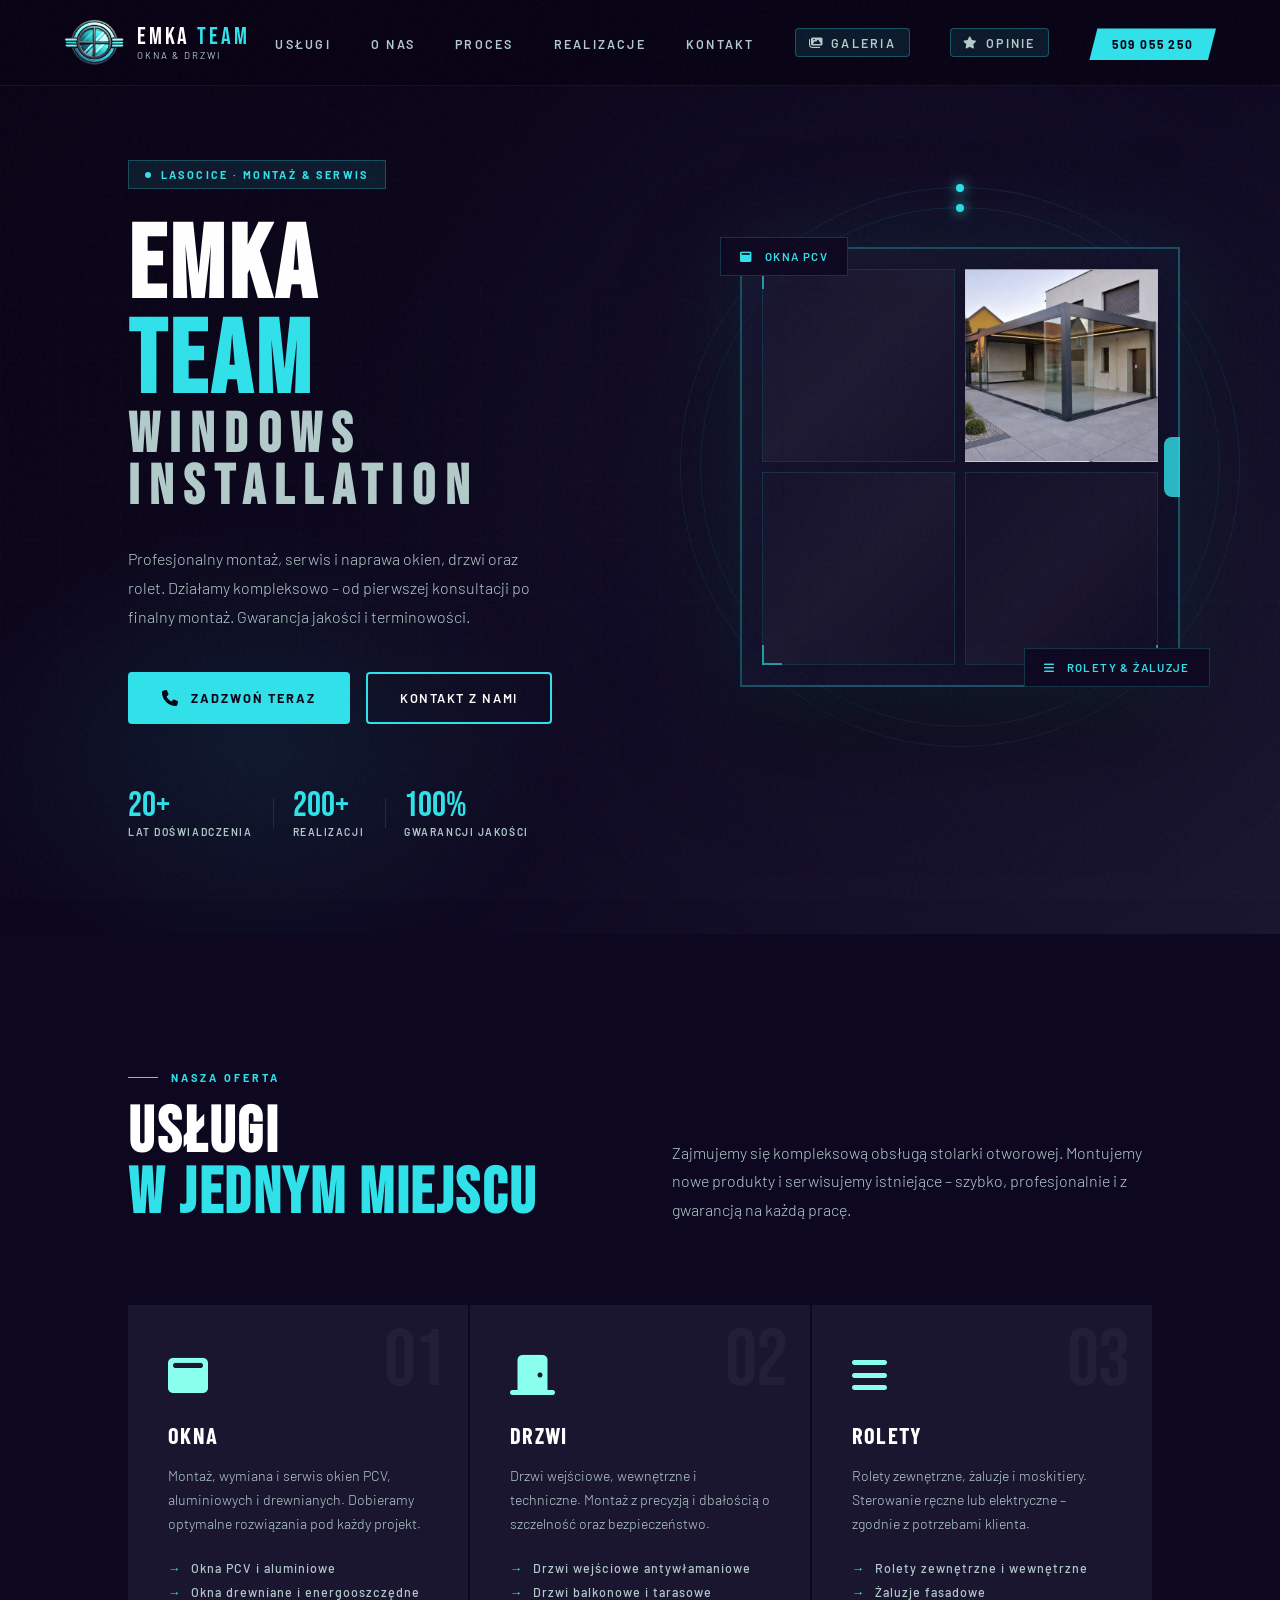
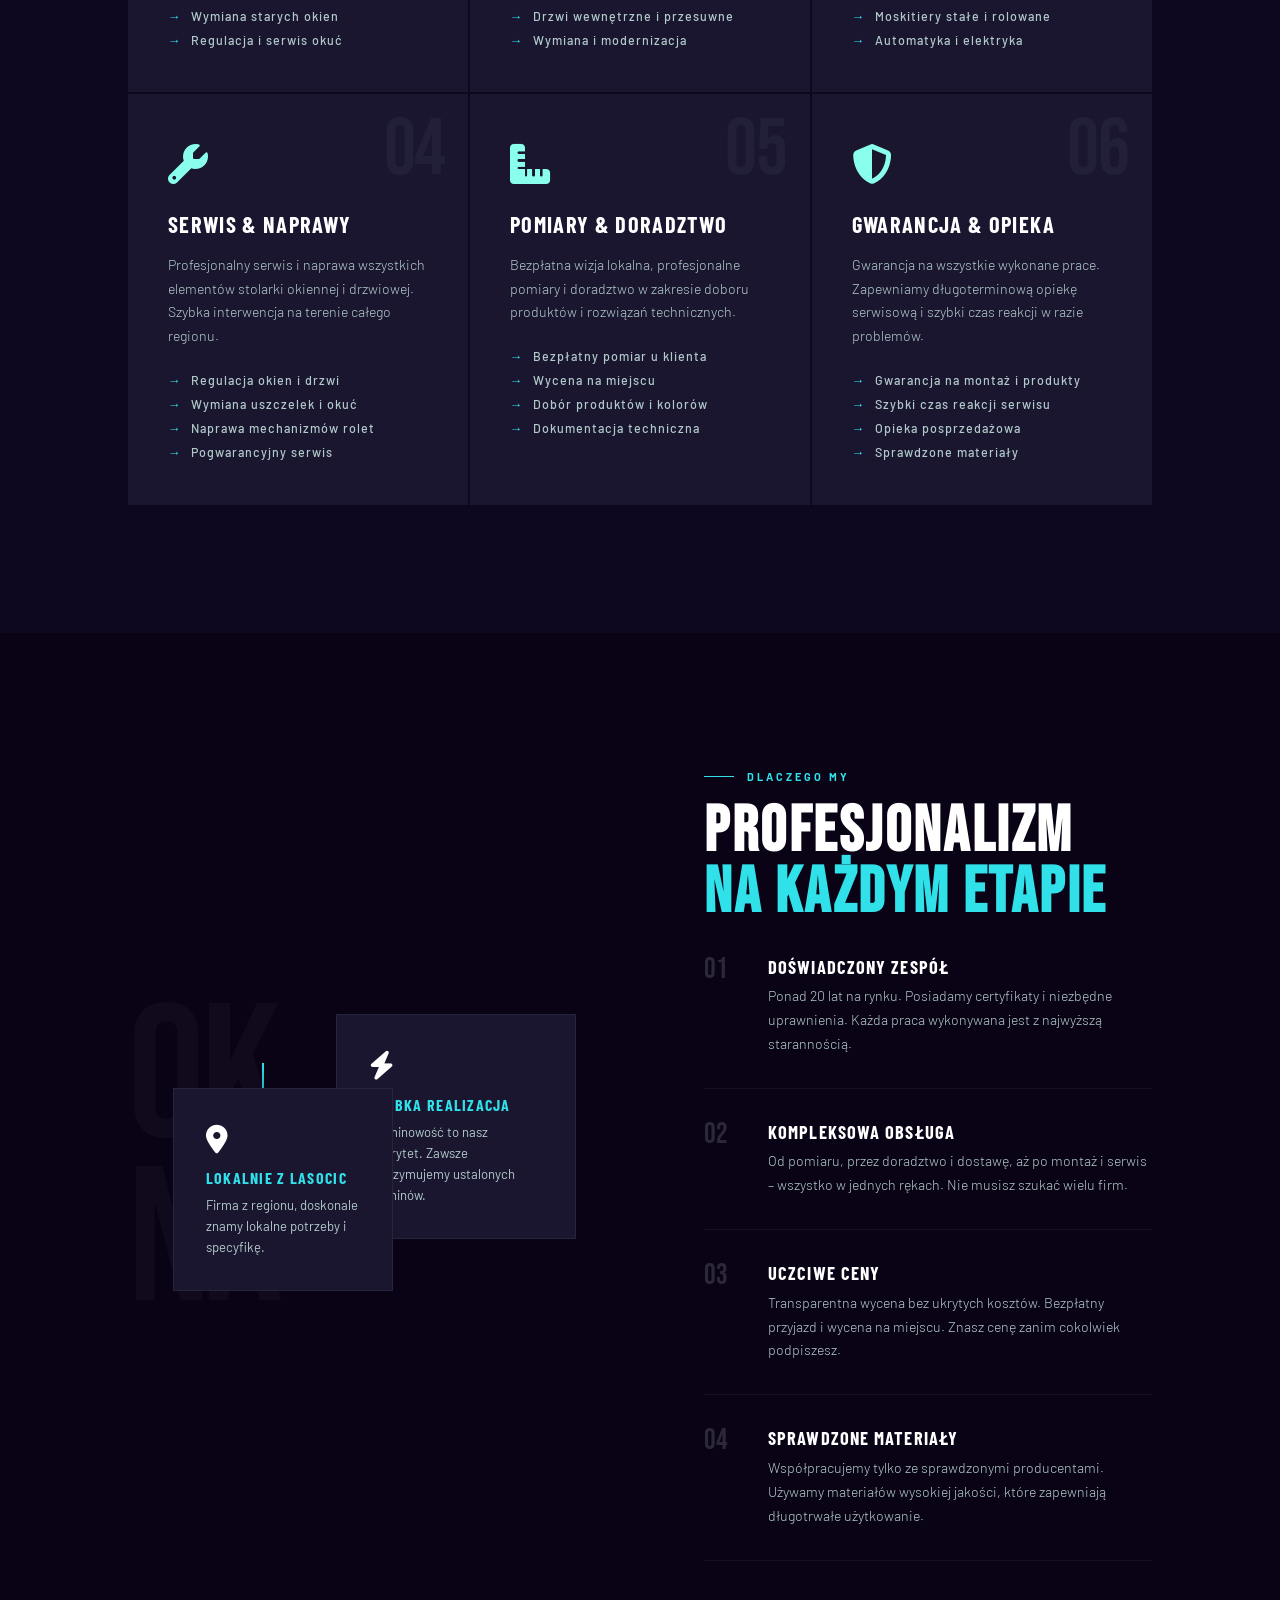
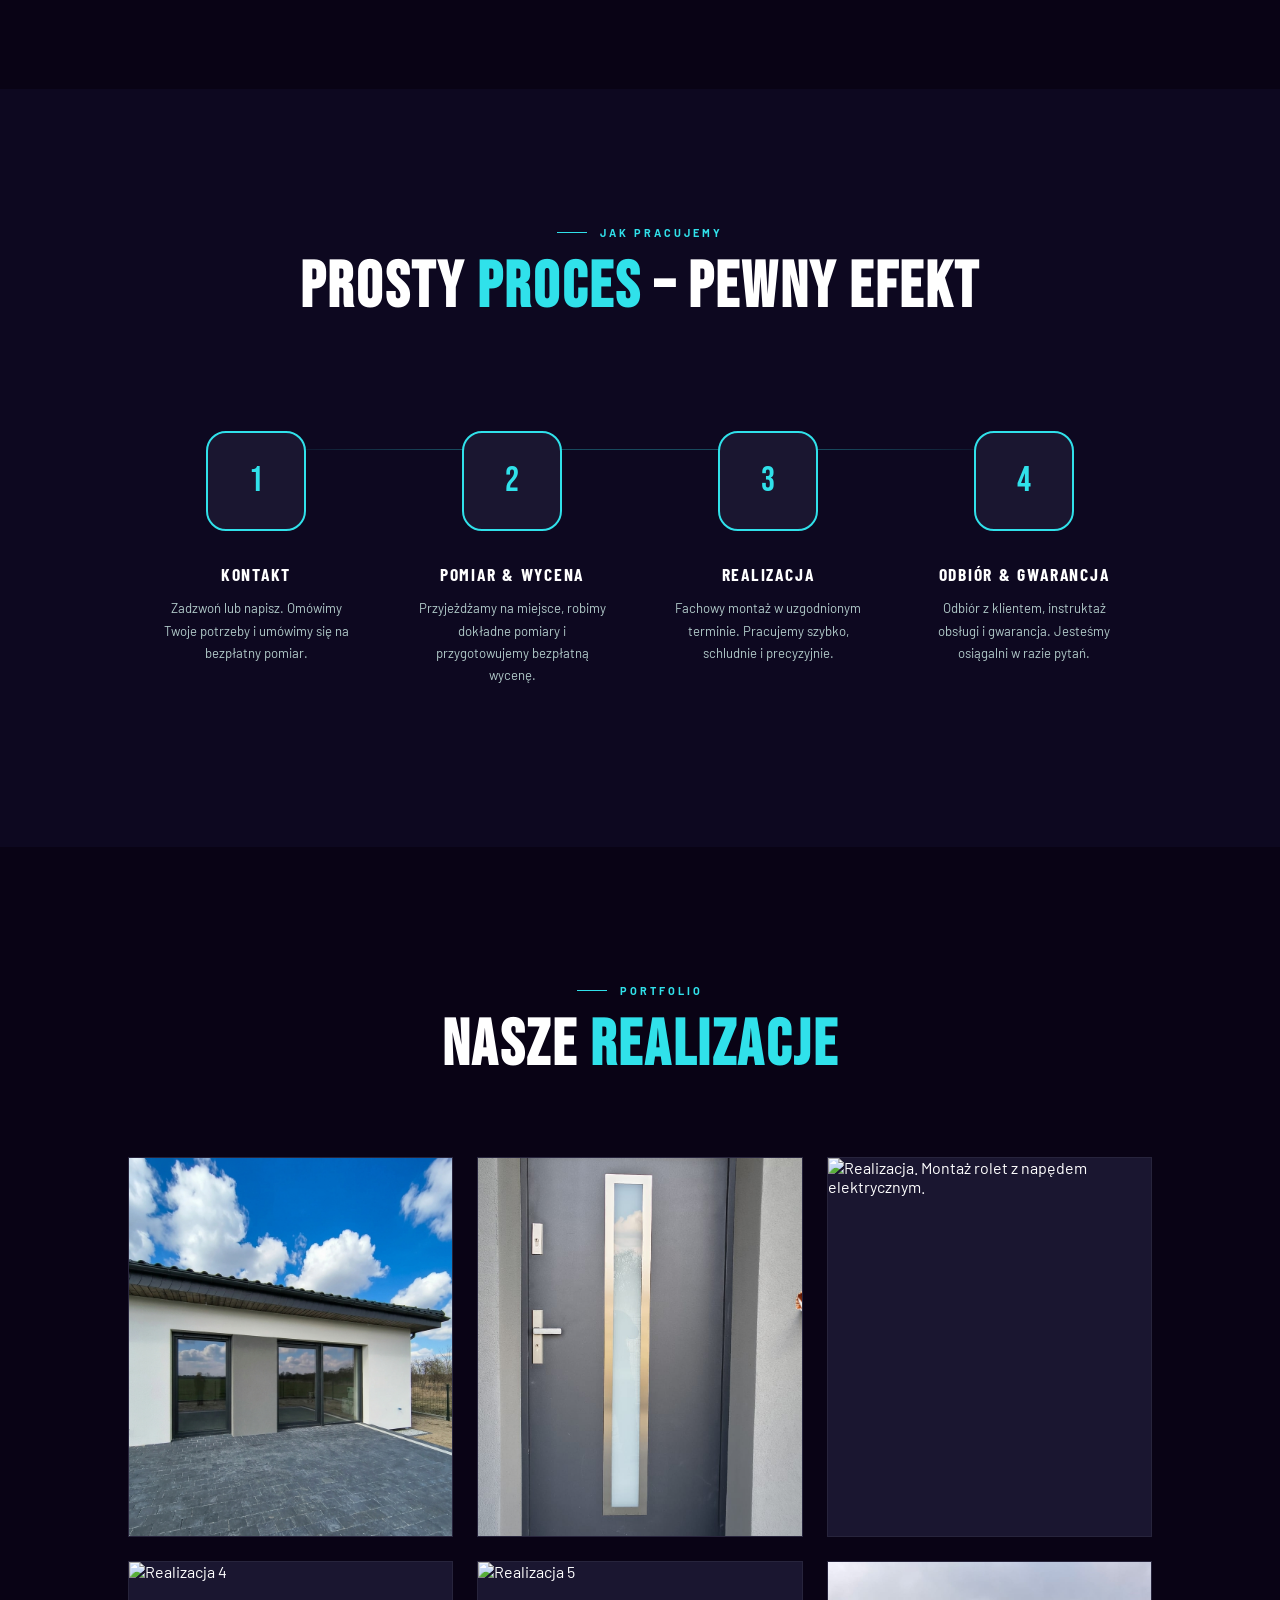
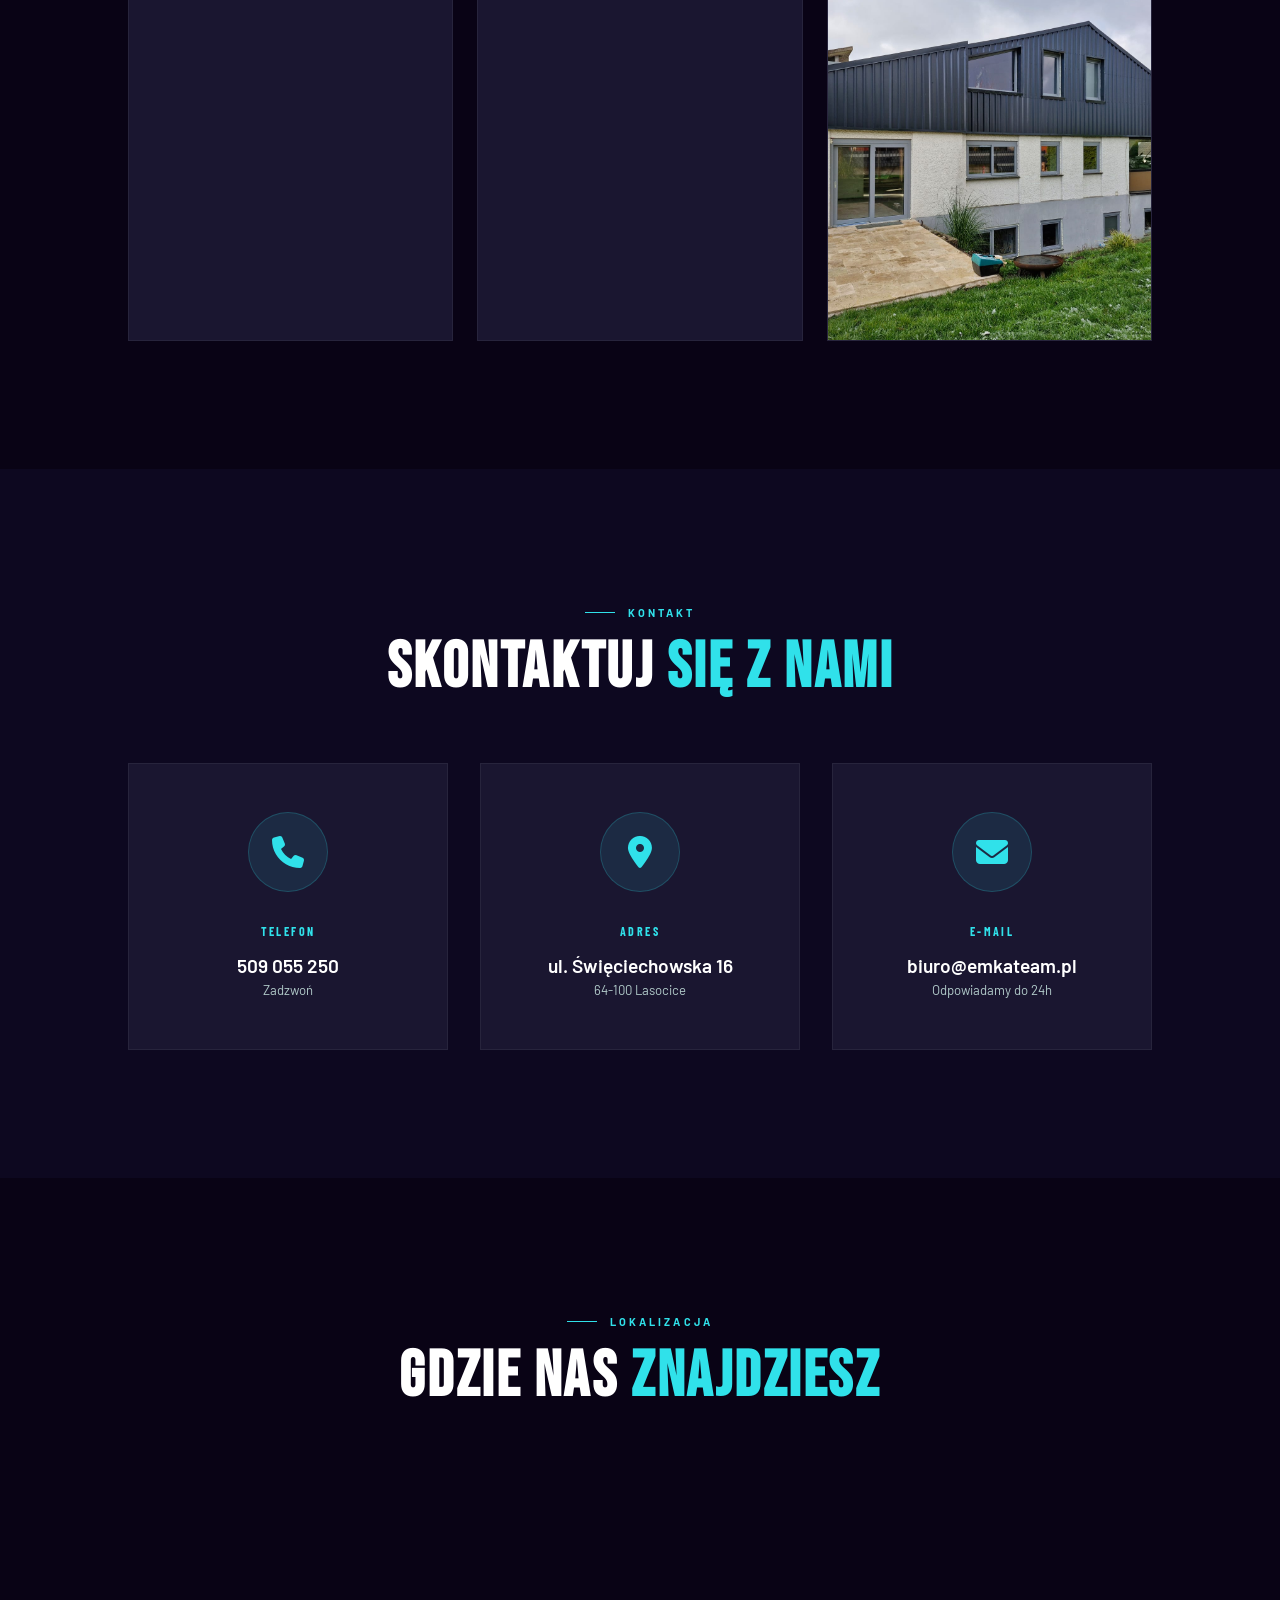
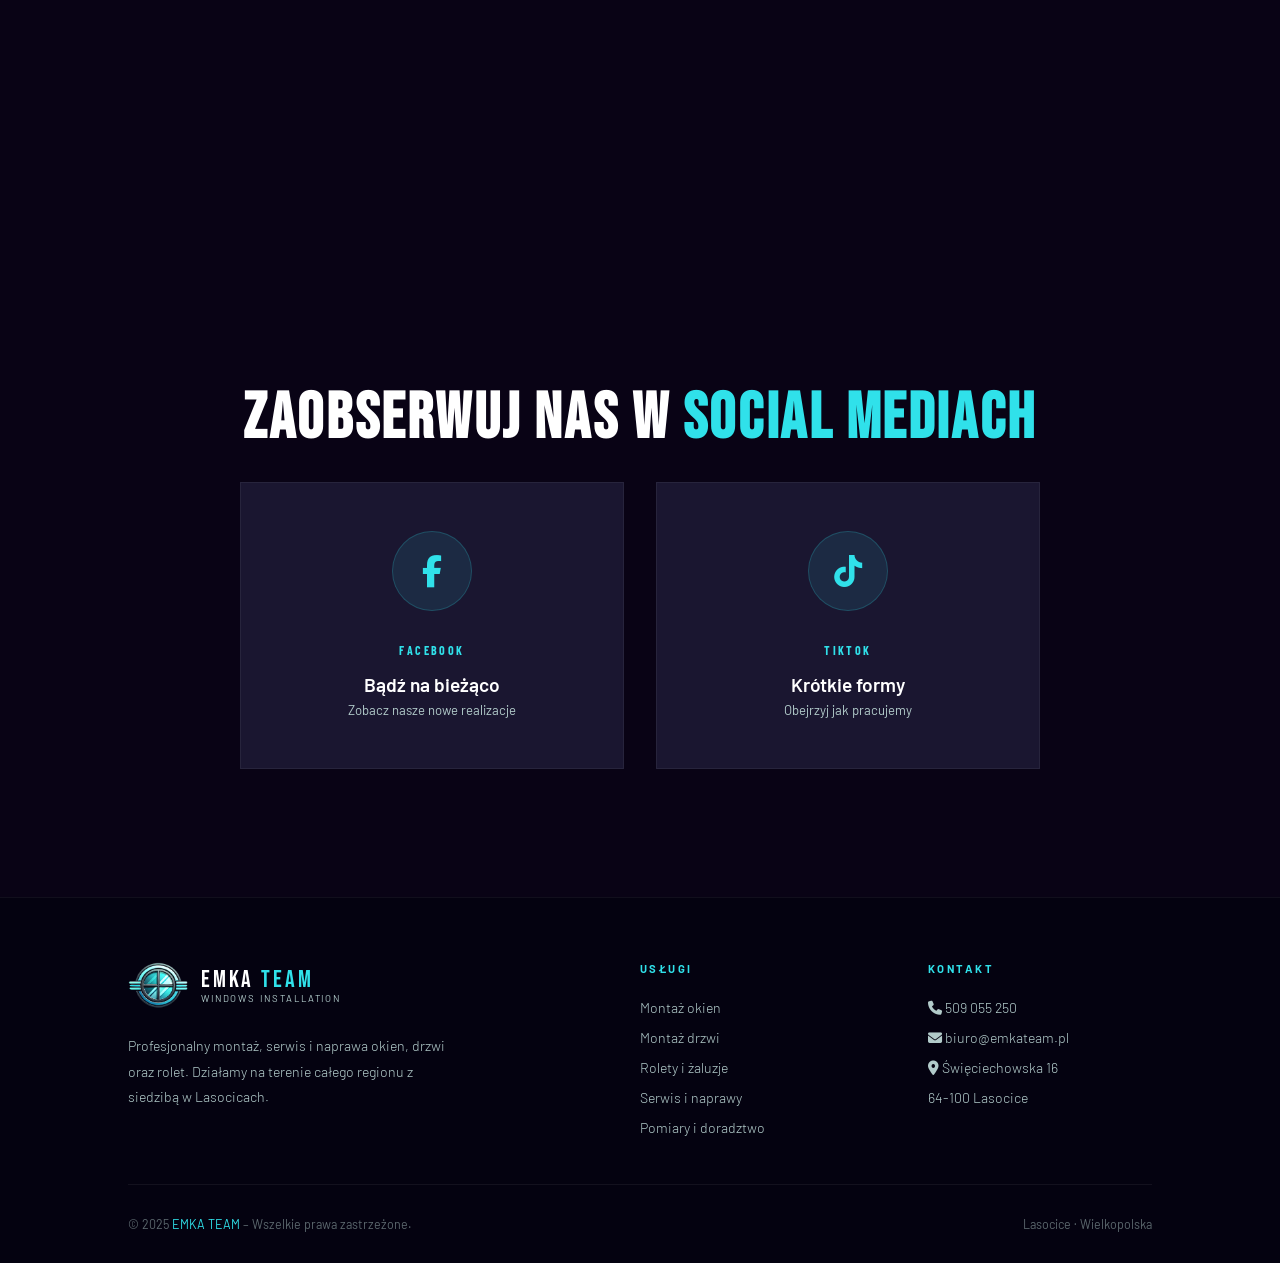
==== commit 3d385b0e: "Update index.html" ====
--- a/index.html
+++ b/index.html
@@ -310,7 +310,7 @@
       <img src="realizacja1.jpg" alt="Realizacja. Montaż okien PCV dla domu jednorodzinnego." class="realizacja-img">
       <div class="realizacja-overlay">
         <div class="realizacja-title">Montaż okien PCV</div>
-        <div class="realizacja-desc">Dom jednorodzinny – kompleksowa wymiana wszystkich okien</div>
+        <div class="realizacja-desc">Dom jednorodzinny – montaż wszystkich okien</div>
       </div>
     </div>
     
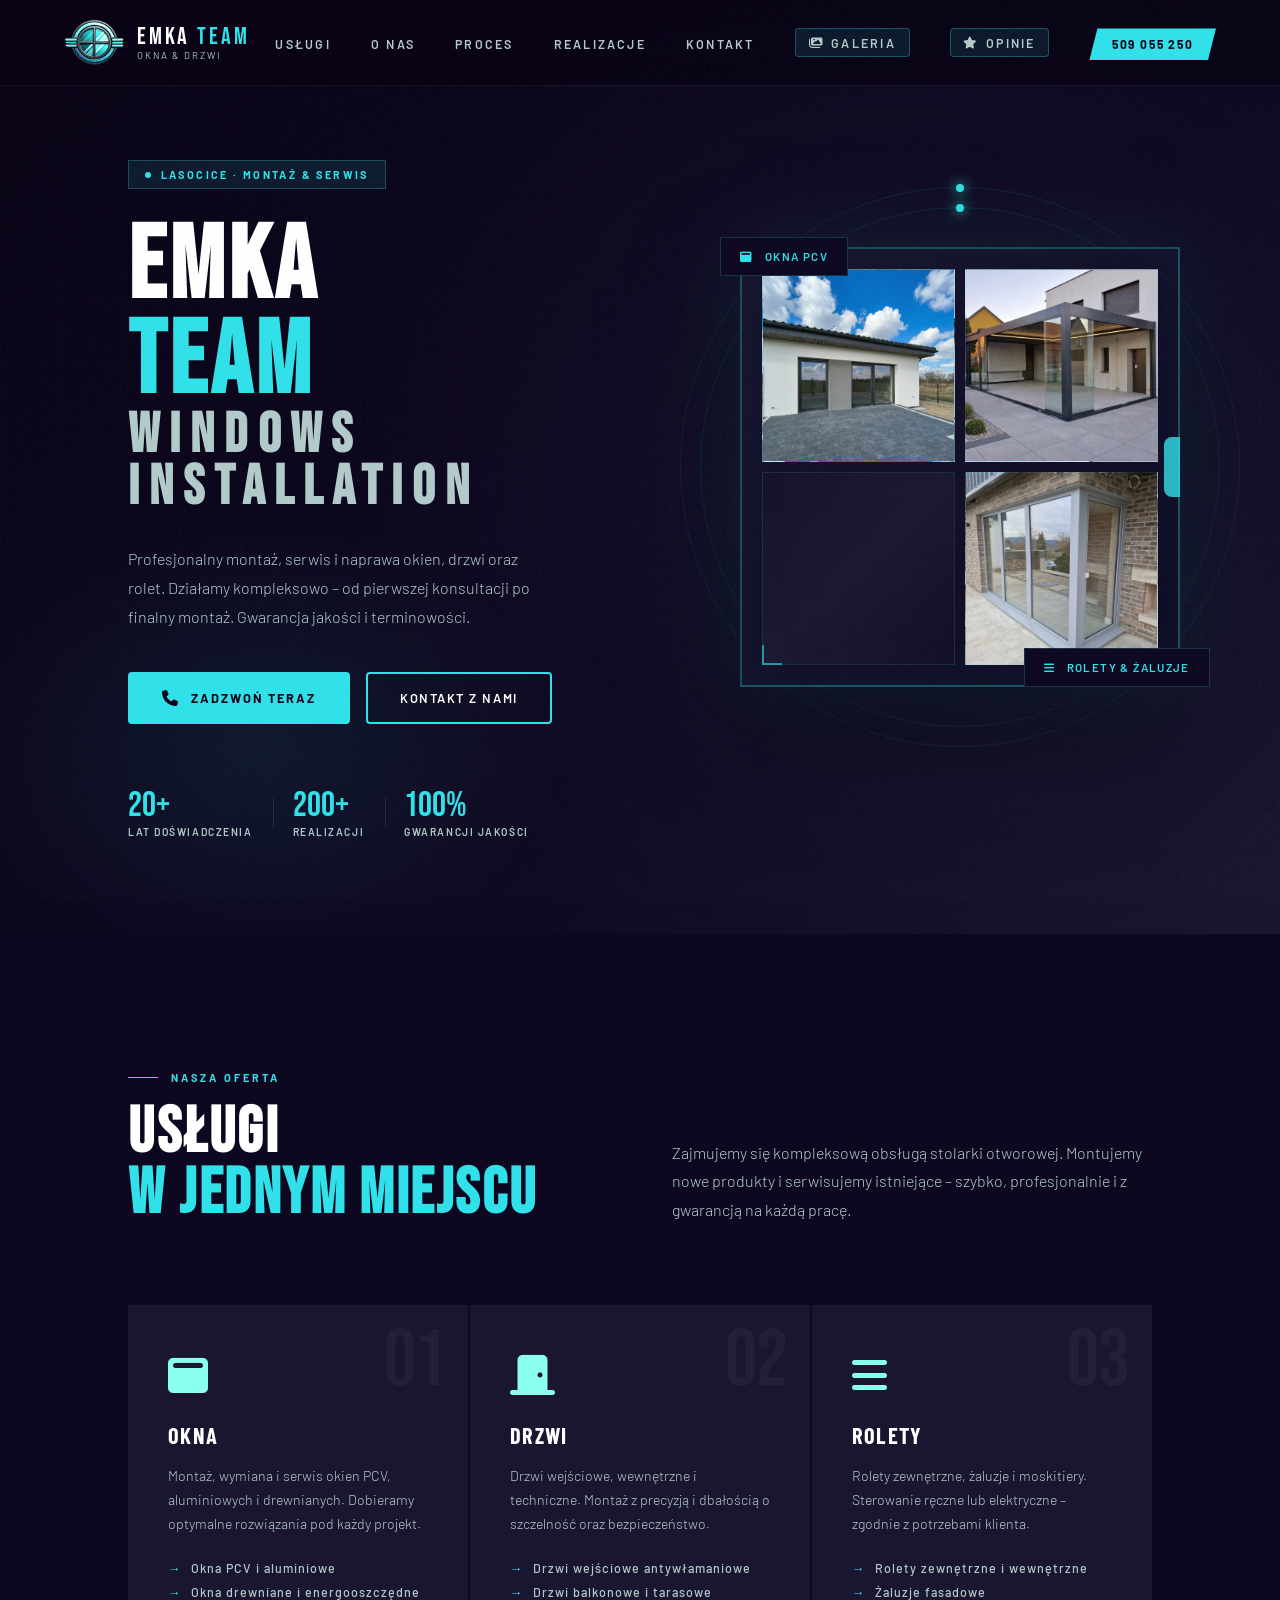
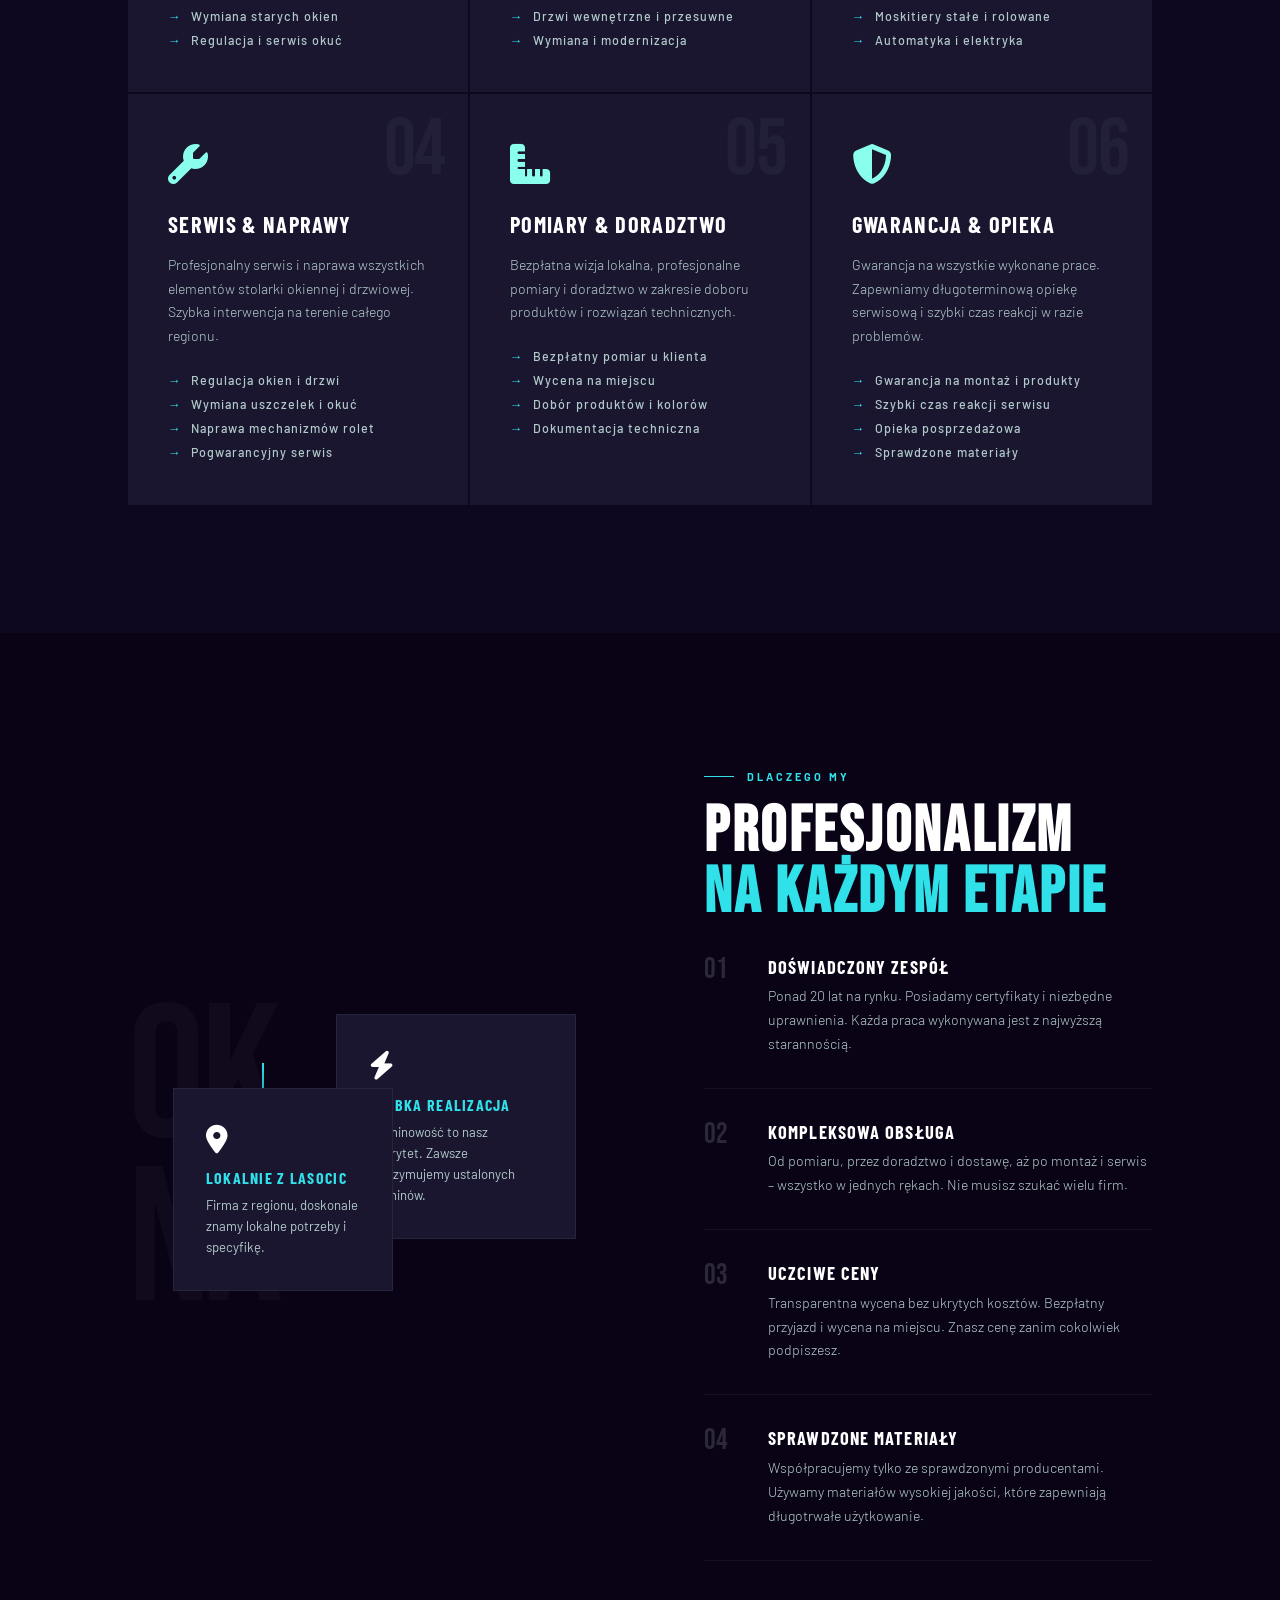
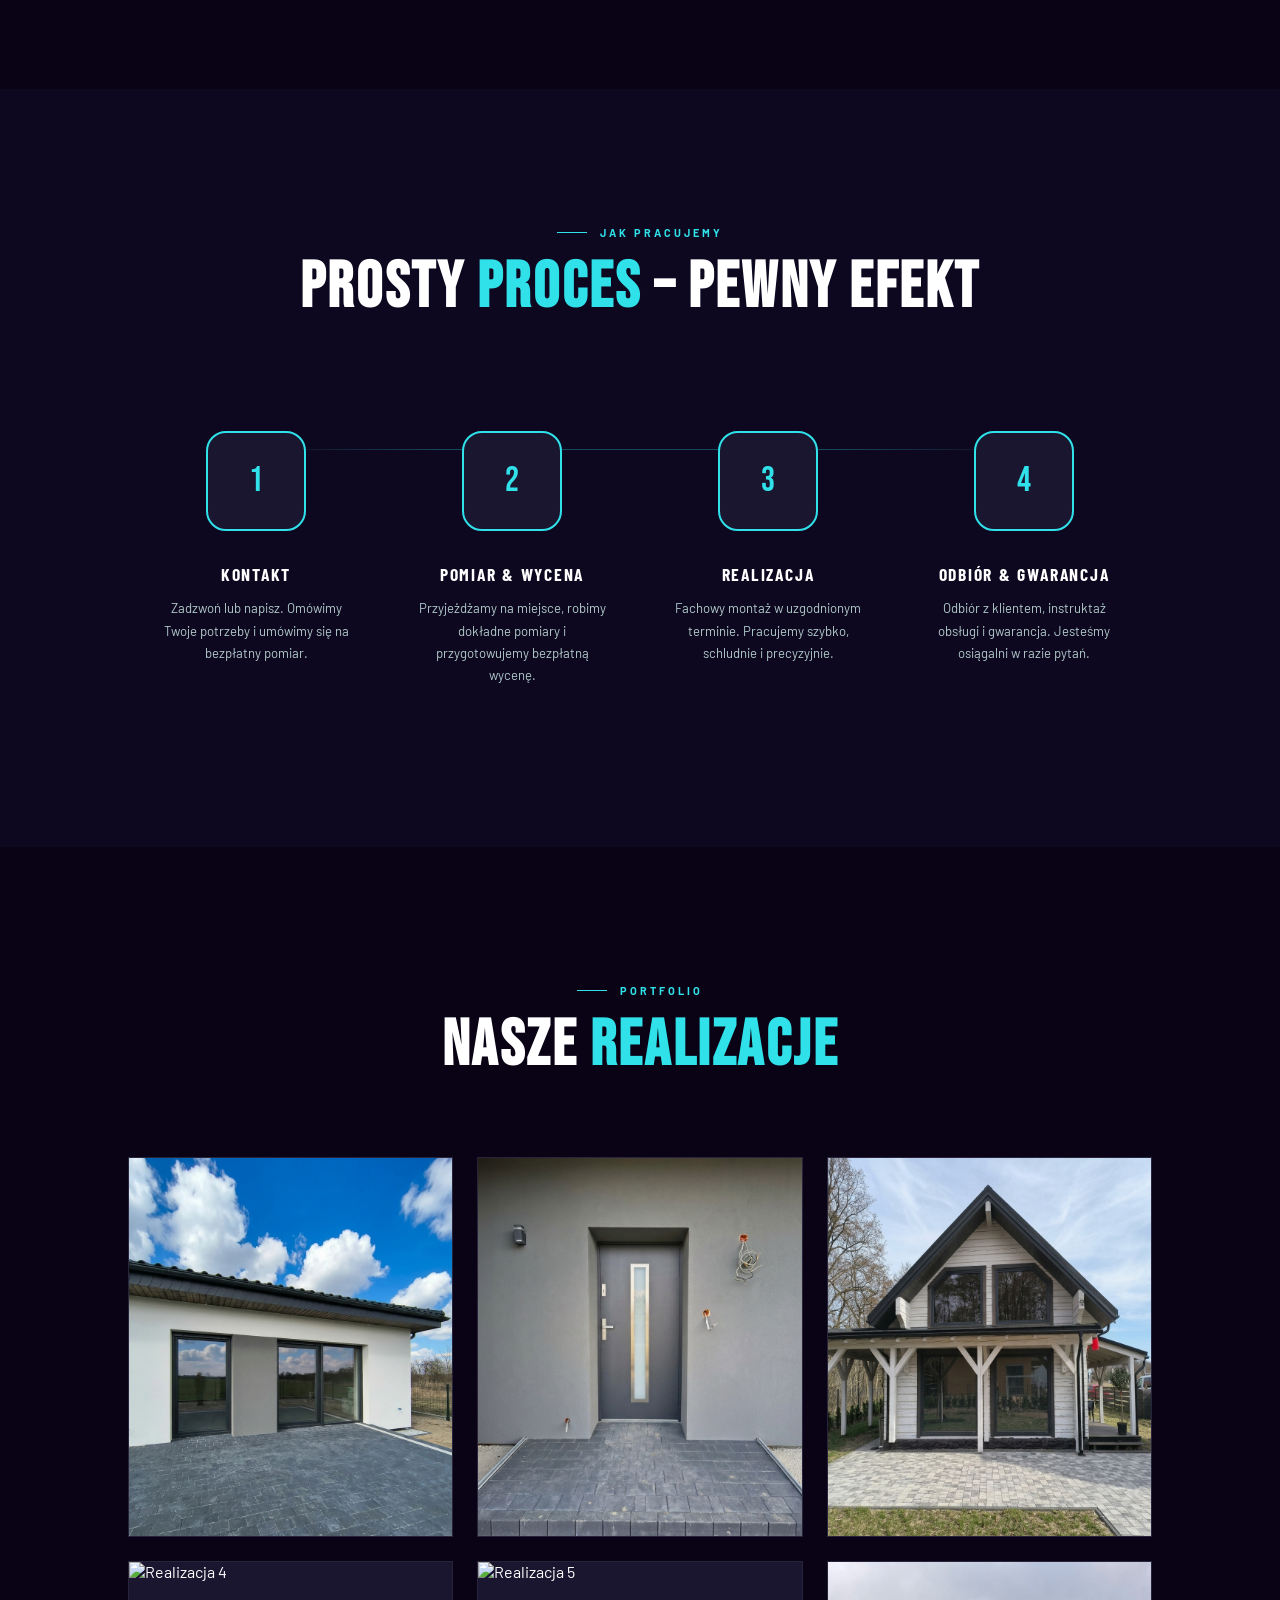
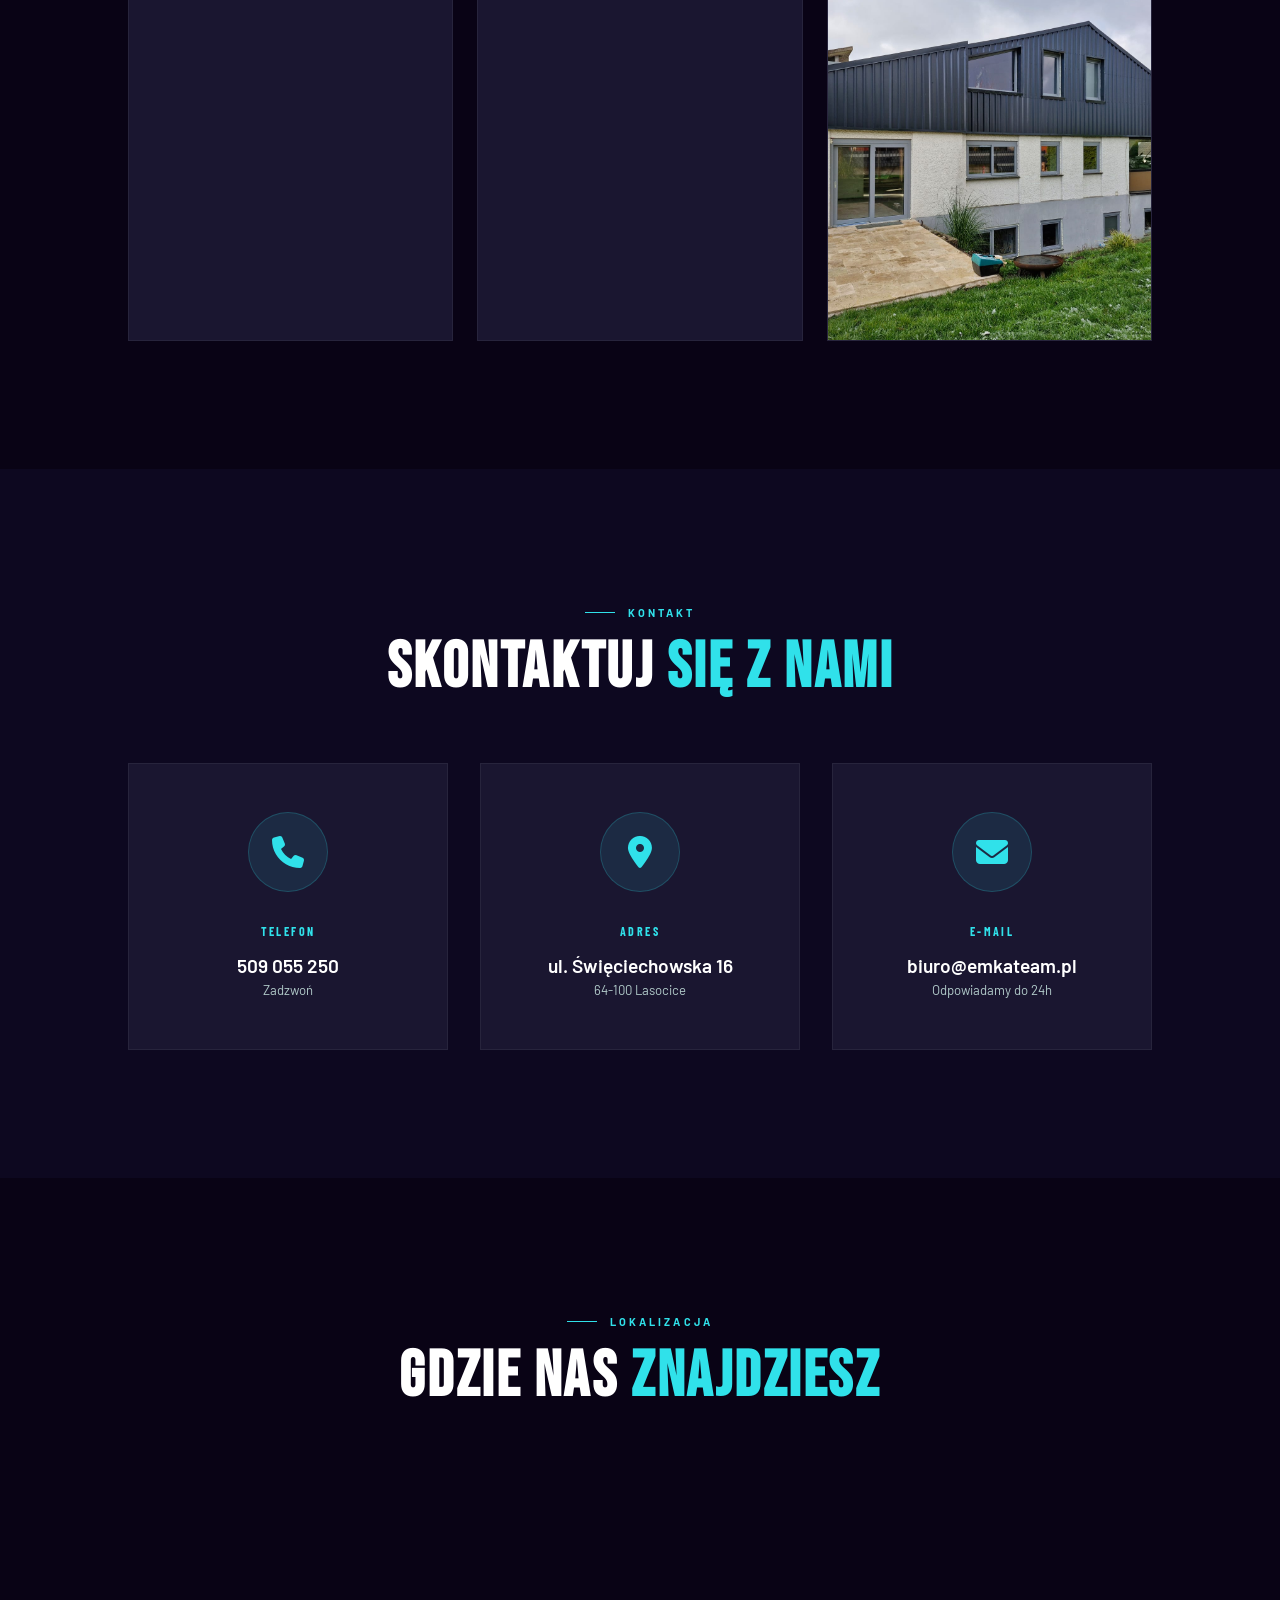
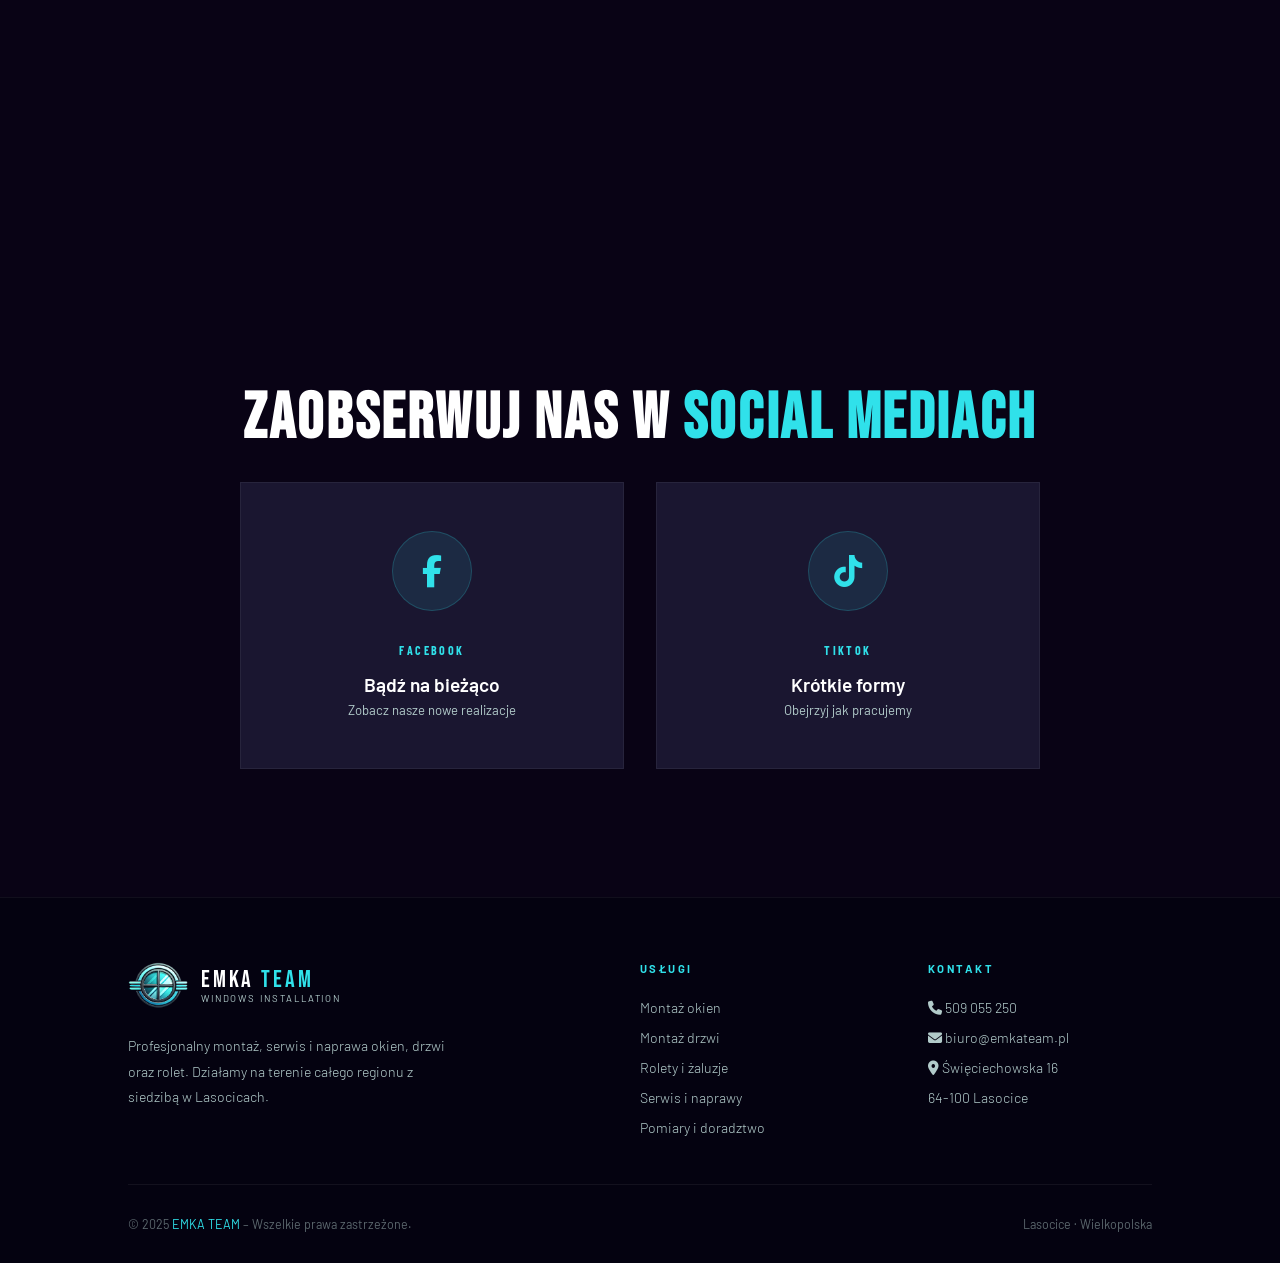
==== commit c2af6898: "Update fmt.Println message from 'Hello' to 'Goodbye'" ====
--- a/index.html
+++ b/index.html
@@ -318,7 +318,7 @@
       <img src="realizacja2.jpg" alt="Realizacja. Montaż Drzwi wejściowych w domu jednorodzinnym." class="realizacja-img">
       <div class="realizacja-overlay">
         <div class="realizacja-title">Drzwi wejściowe</div>
-        <div class="realizacja-desc">Montaż drzwi antywłamaniowych z systemem multipoint</div>
+        <div class="realizacja-desc">Montaż drzwi</div>
       </div>
     </div>
     
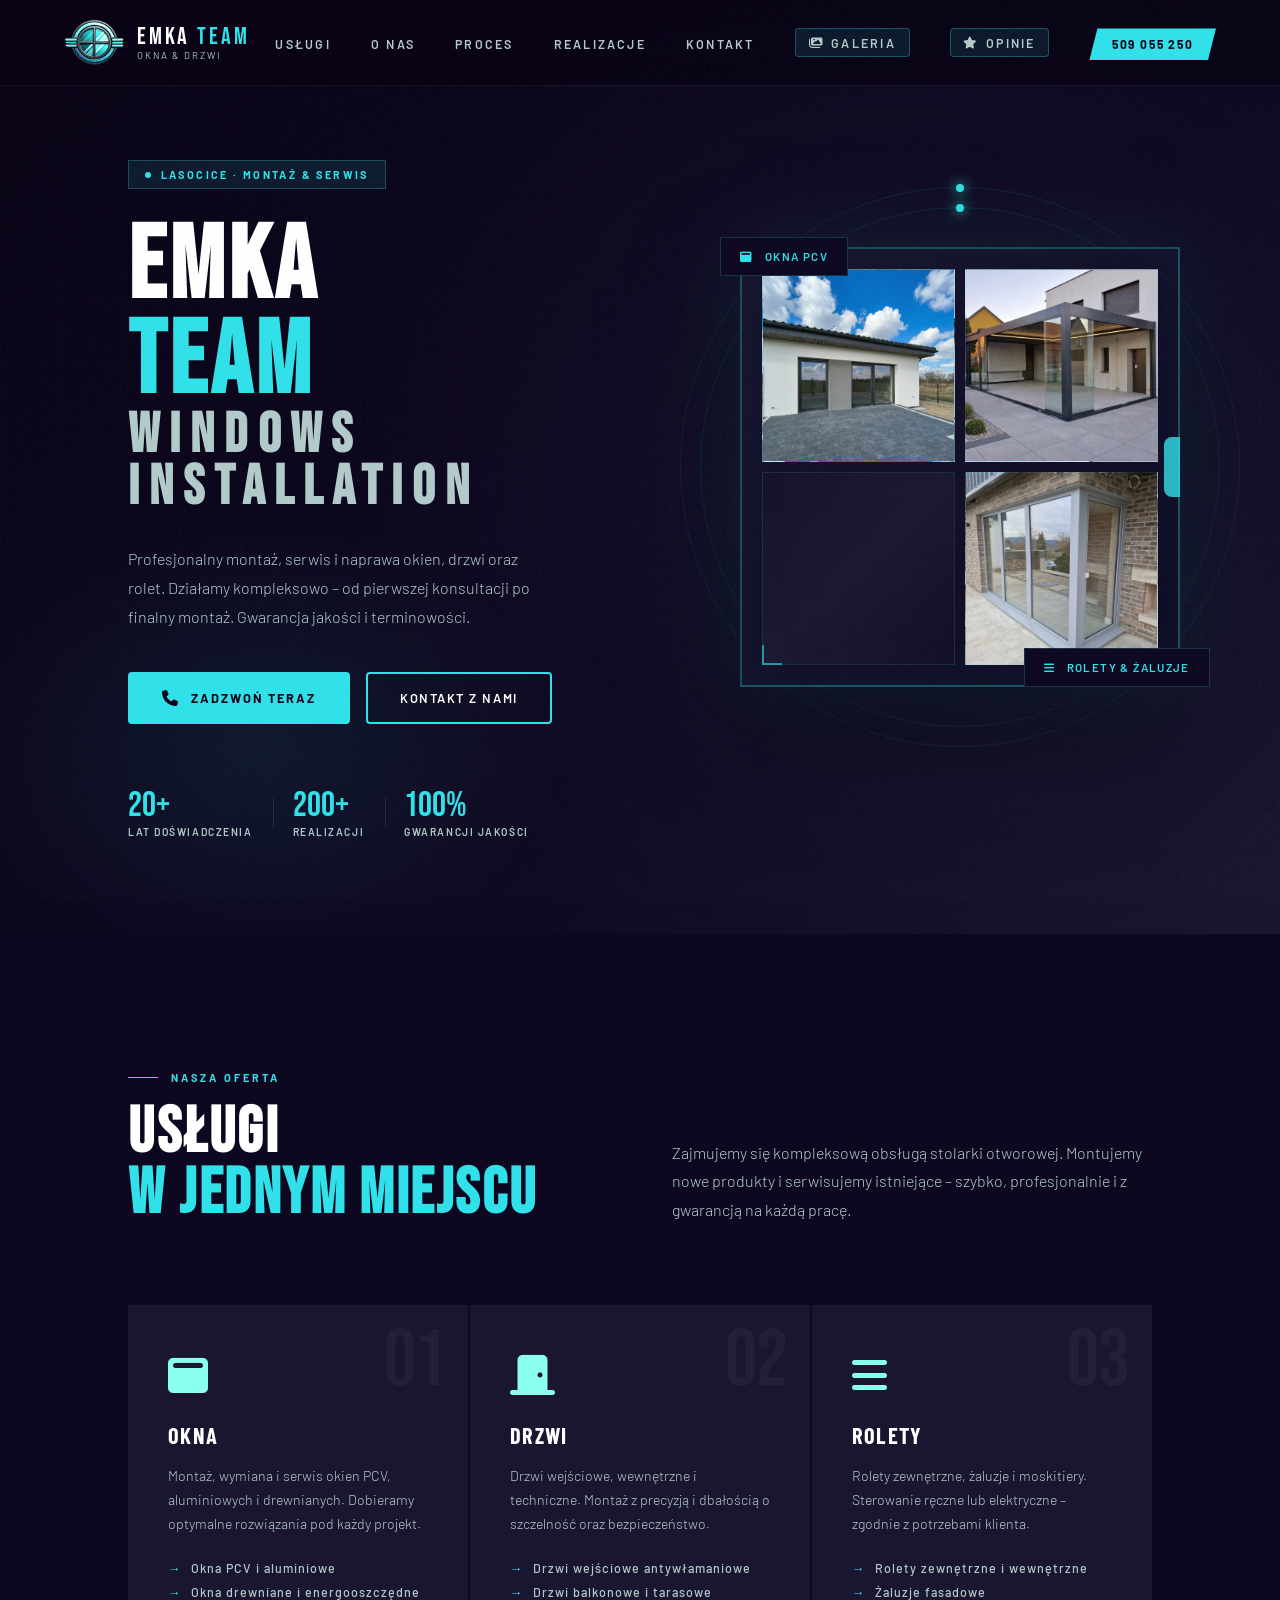
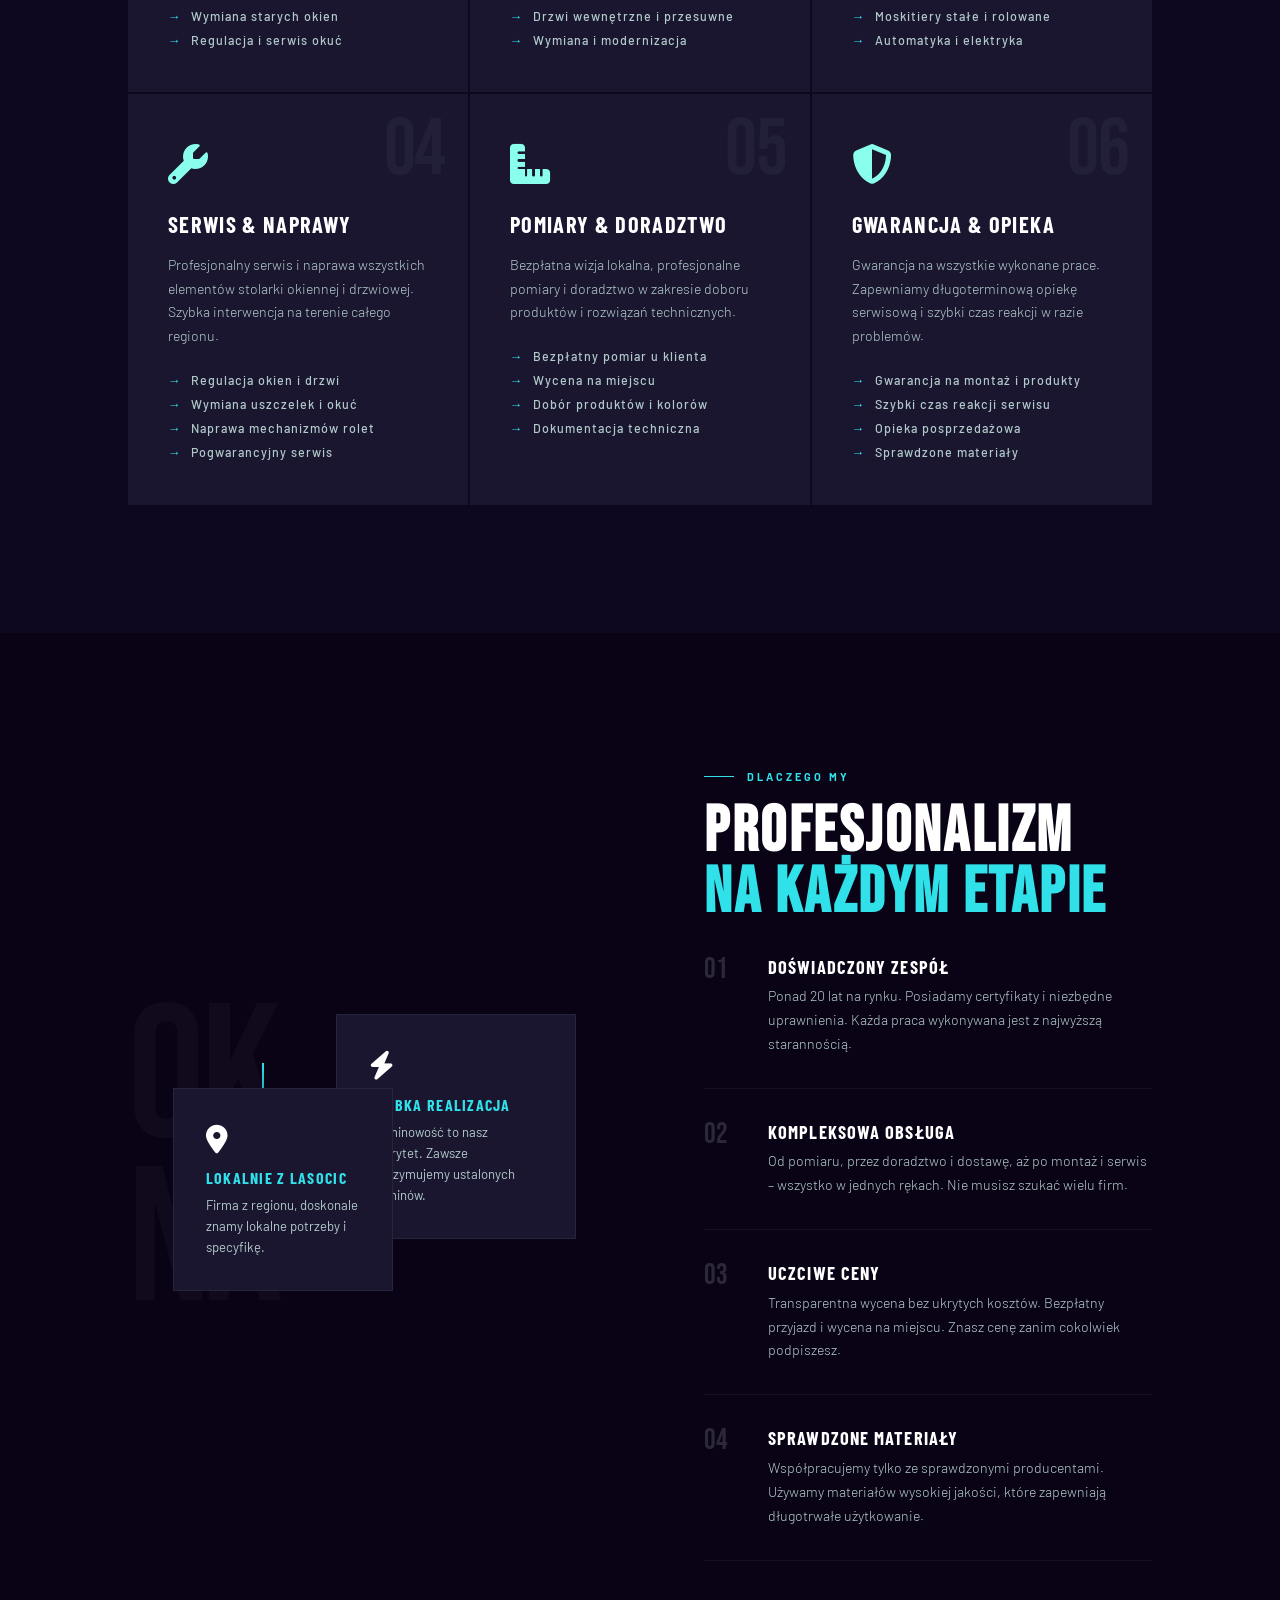
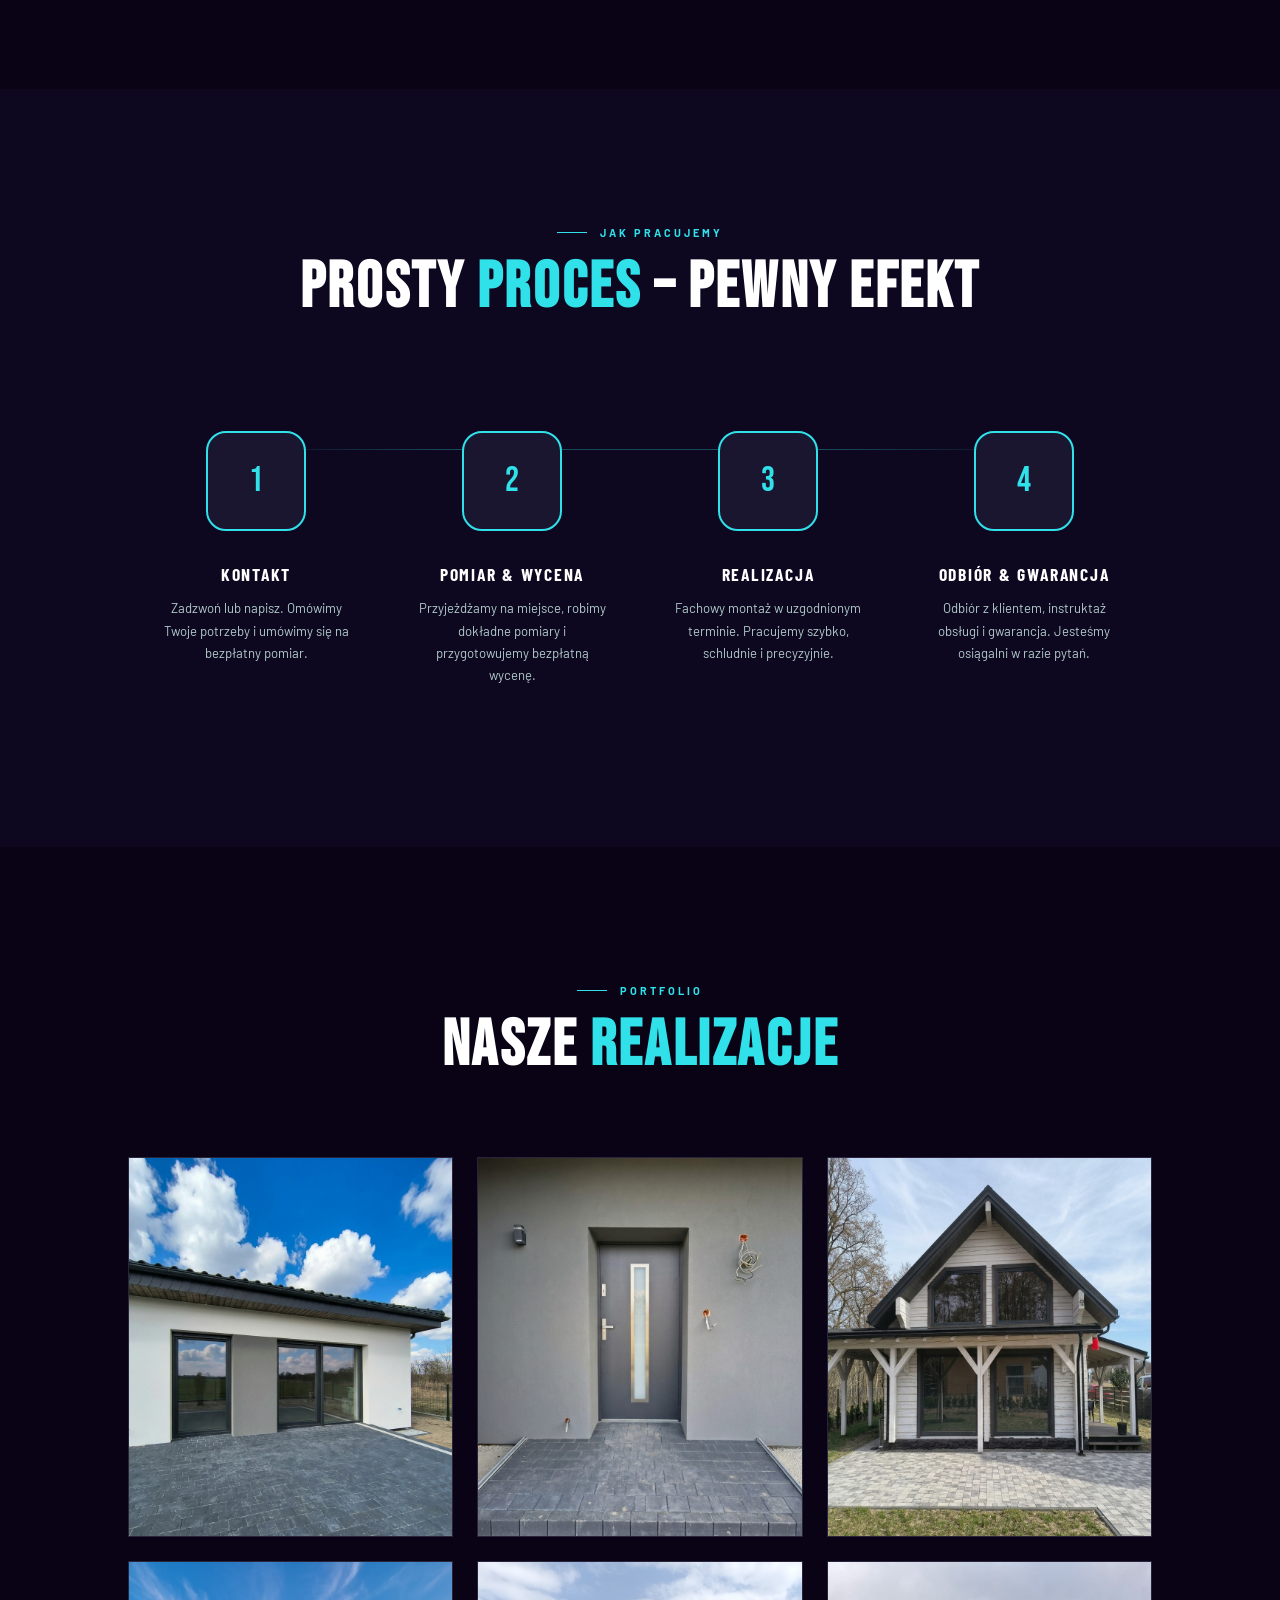
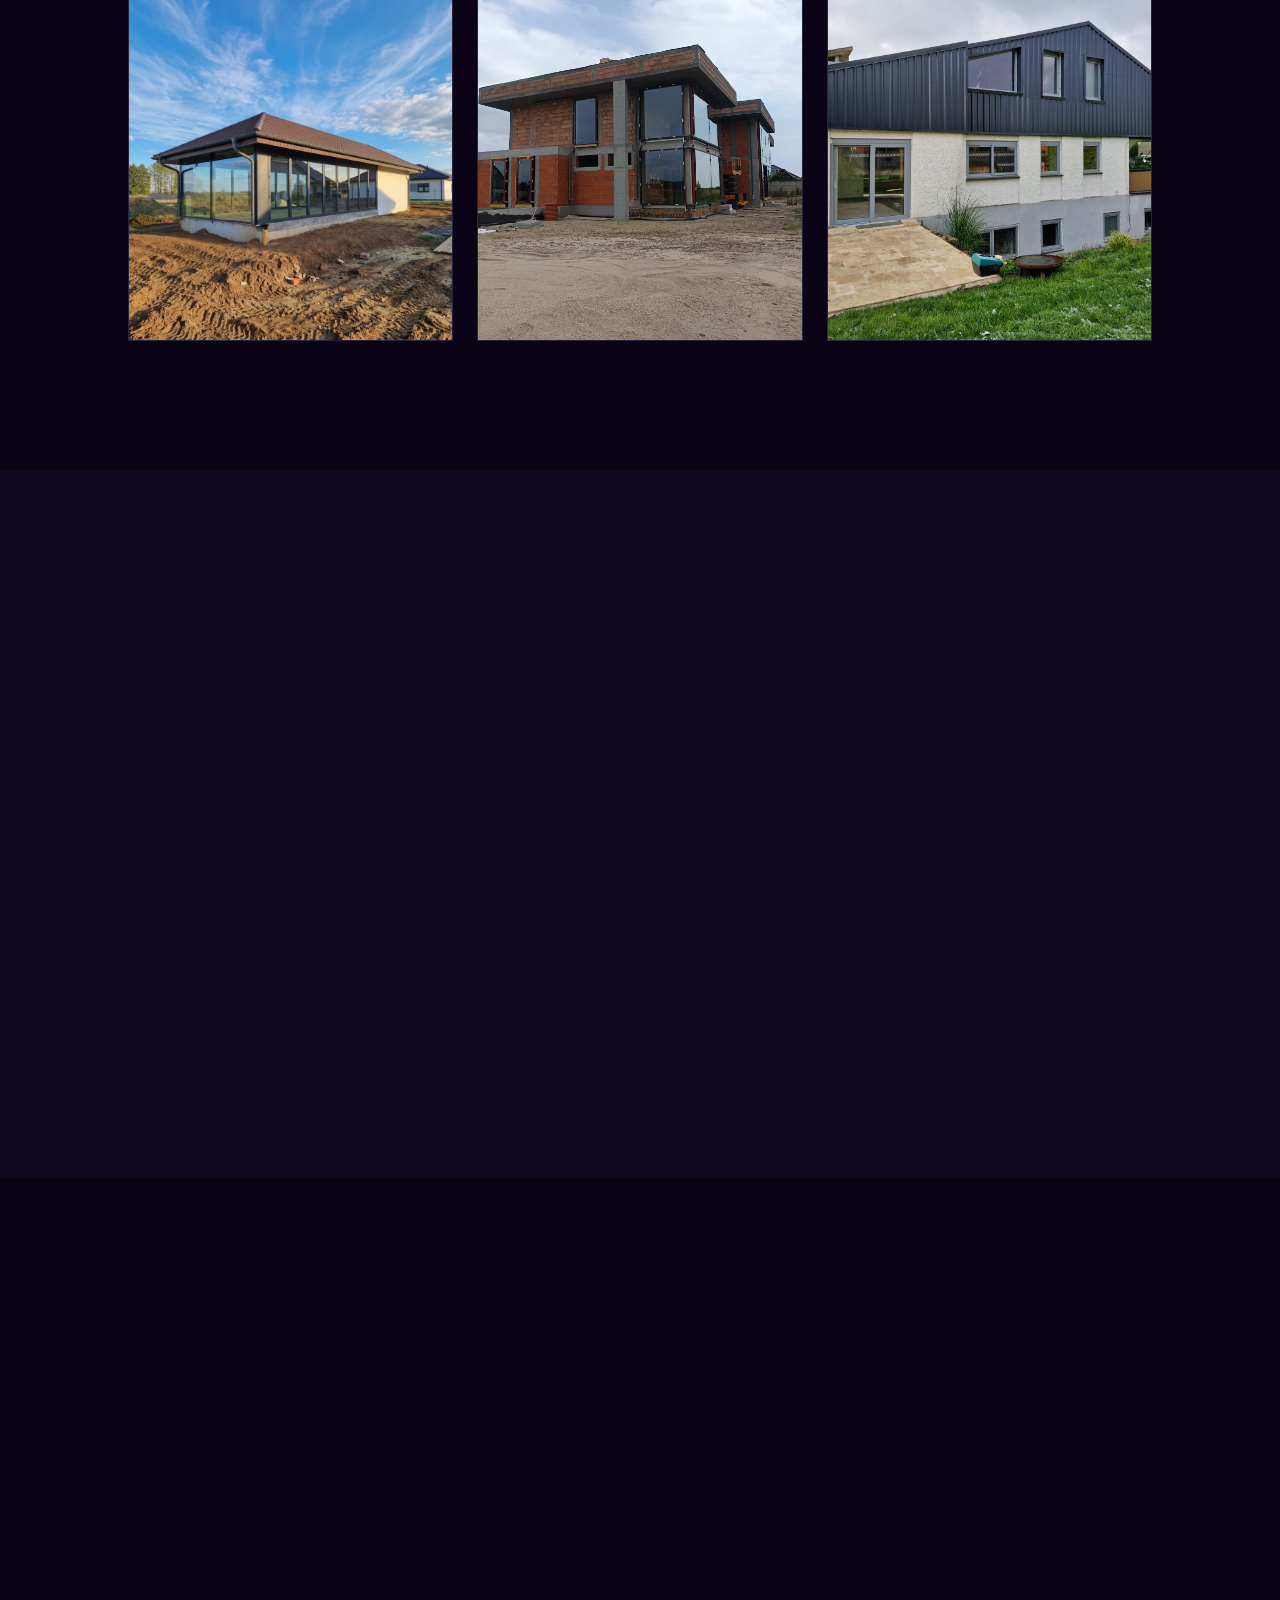
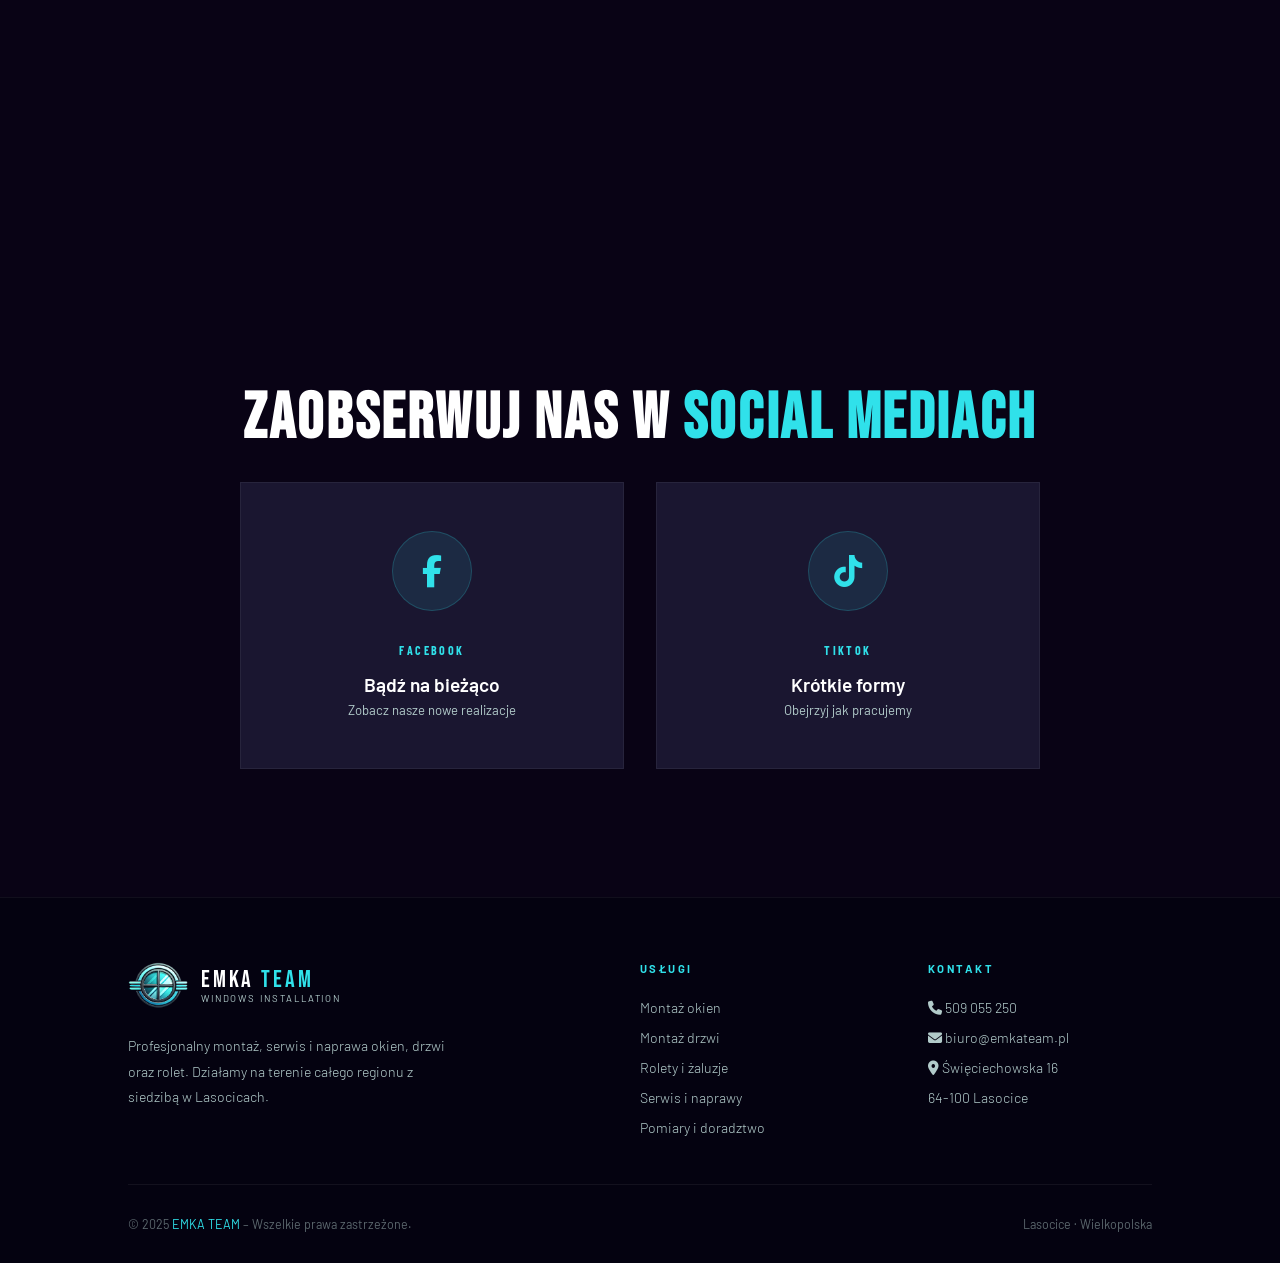
==== commit 51924394: "Update print statement from 'Hello' to 'Goodbye'" ====
--- a/index.html
+++ b/index.html
@@ -107,10 +107,10 @@
         <div class="window-corner wc-bl"></div>
         <div class="window-corner wc-br"></div>
         <div class="window-inner">
-          <div class="window-pane" data-img="zdjecie1-large.jpg"></div>
-          <div class="window-pane" data-img="zdjecie2-large.jpg"></div>
-          <div class="window-pane" data-img="zdjecie3-large.jpg"></div>
-          <div class="window-pane" data-img="zdjecie4-large.jpg"></div>
+          <div class="window-pane" data-img="zdjecie1.jpg"></div>
+          <div class="window-pane" data-img="zdjecie2.jpg"></div>
+          <div class="window-pane" data-img="zdjecie3.jpg"></div>
+          <div class="window-pane" data-img="zdjecie4.jpg"></div>
         </div>
         <div class="window-handle"></div>
       </div>
@@ -306,7 +306,7 @@
     <h2 class="section-title">Nasze <span>realizacje</span></h2>
   </div>
   <div class="realizacje-grid">
-    <div class="realizacja-card reveal" data-img="realizacja1-large.jpg">
+    <div class="realizacja-card reveal" data-img="realizacja1.jpg">
       <img src="realizacja1.jpg" alt="Realizacja. Montaż okien PCV dla domu jednorodzinnego." class="realizacja-img">
       <div class="realizacja-overlay">
         <div class="realizacja-title">Montaż okien PCV</div>
@@ -314,7 +314,7 @@
       </div>
     </div>
     
-    <div class="realizacja-card reveal" style="transition-delay:0.1s" data-img="realizacja2-large.jpg">
+    <div class="realizacja-card reveal" style="transition-delay:0.1s" data-img="realizacja2.jpg">
       <img src="realizacja2.jpg" alt="Realizacja. Montaż Drzwi wejściowych w domu jednorodzinnym." class="realizacja-img">
       <div class="realizacja-overlay">
         <div class="realizacja-title">Drzwi wejściowe</div>
@@ -322,7 +322,7 @@
       </div>
     </div>
     
-    <div class="realizacja-card reveal" style="transition-delay:0.2s" data-img="realizacja3-large.jpg">
+    <div class="realizacja-card reveal" style="transition-delay:0.2s" data-img="realizacja3.jpg">
       <img src="realizacja3.jpg" alt="Realizacja. Montaż rolet z napędem elektrycznym." class="realizacja-img">
       <div class="realizacja-overlay">
         <div class="realizacja-title">Rolety zewnętrzne</div>
@@ -330,7 +330,7 @@
       </div>
     </div>
     
-    <div class="realizacja-card reveal" style="transition-delay:0.3s" data-img="realizacja4-large.jpg">
+    <div class="realizacja-card reveal" style="transition-delay:0.3s" data-img="realizacja4.jpg">
       <img src="realizacja4.jpg" alt="Realizacja 4" class="realizacja-img">
       <div class="realizacja-overlay">
         <div class="realizacja-title">Okna aluminiowe</div>
@@ -338,7 +338,7 @@
       </div>
     </div>
     
-    <div class="realizacja-card reveal" style="transition-delay:0.4s" data-img="realizacja5-large.jpg">
+    <div class="realizacja-card reveal" style="transition-delay:0.4s" data-img="realizacja5.jpg">
       <img src="realizacja5.jpg" alt="Realizacja 5" class="realizacja-img">
       <div class="realizacja-overlay">
         <div class="realizacja-title">Drzwi balkonowe</div>
@@ -346,7 +346,7 @@
       </div>
     </div>
     
-    <div class="realizacja-card reveal" style="transition-delay:0.5s" data-img="realizacja6-large.jpg">
+    <div class="realizacja-card reveal" style="transition-delay:0.5s" data-img="realizacja6.jpg">
       <img src="realizacja6.jpg" alt="Realizacja 6" class="realizacja-img">
       <div class="realizacja-overlay">
         <div class="realizacja-title">Kompleksowy projekt</div>
